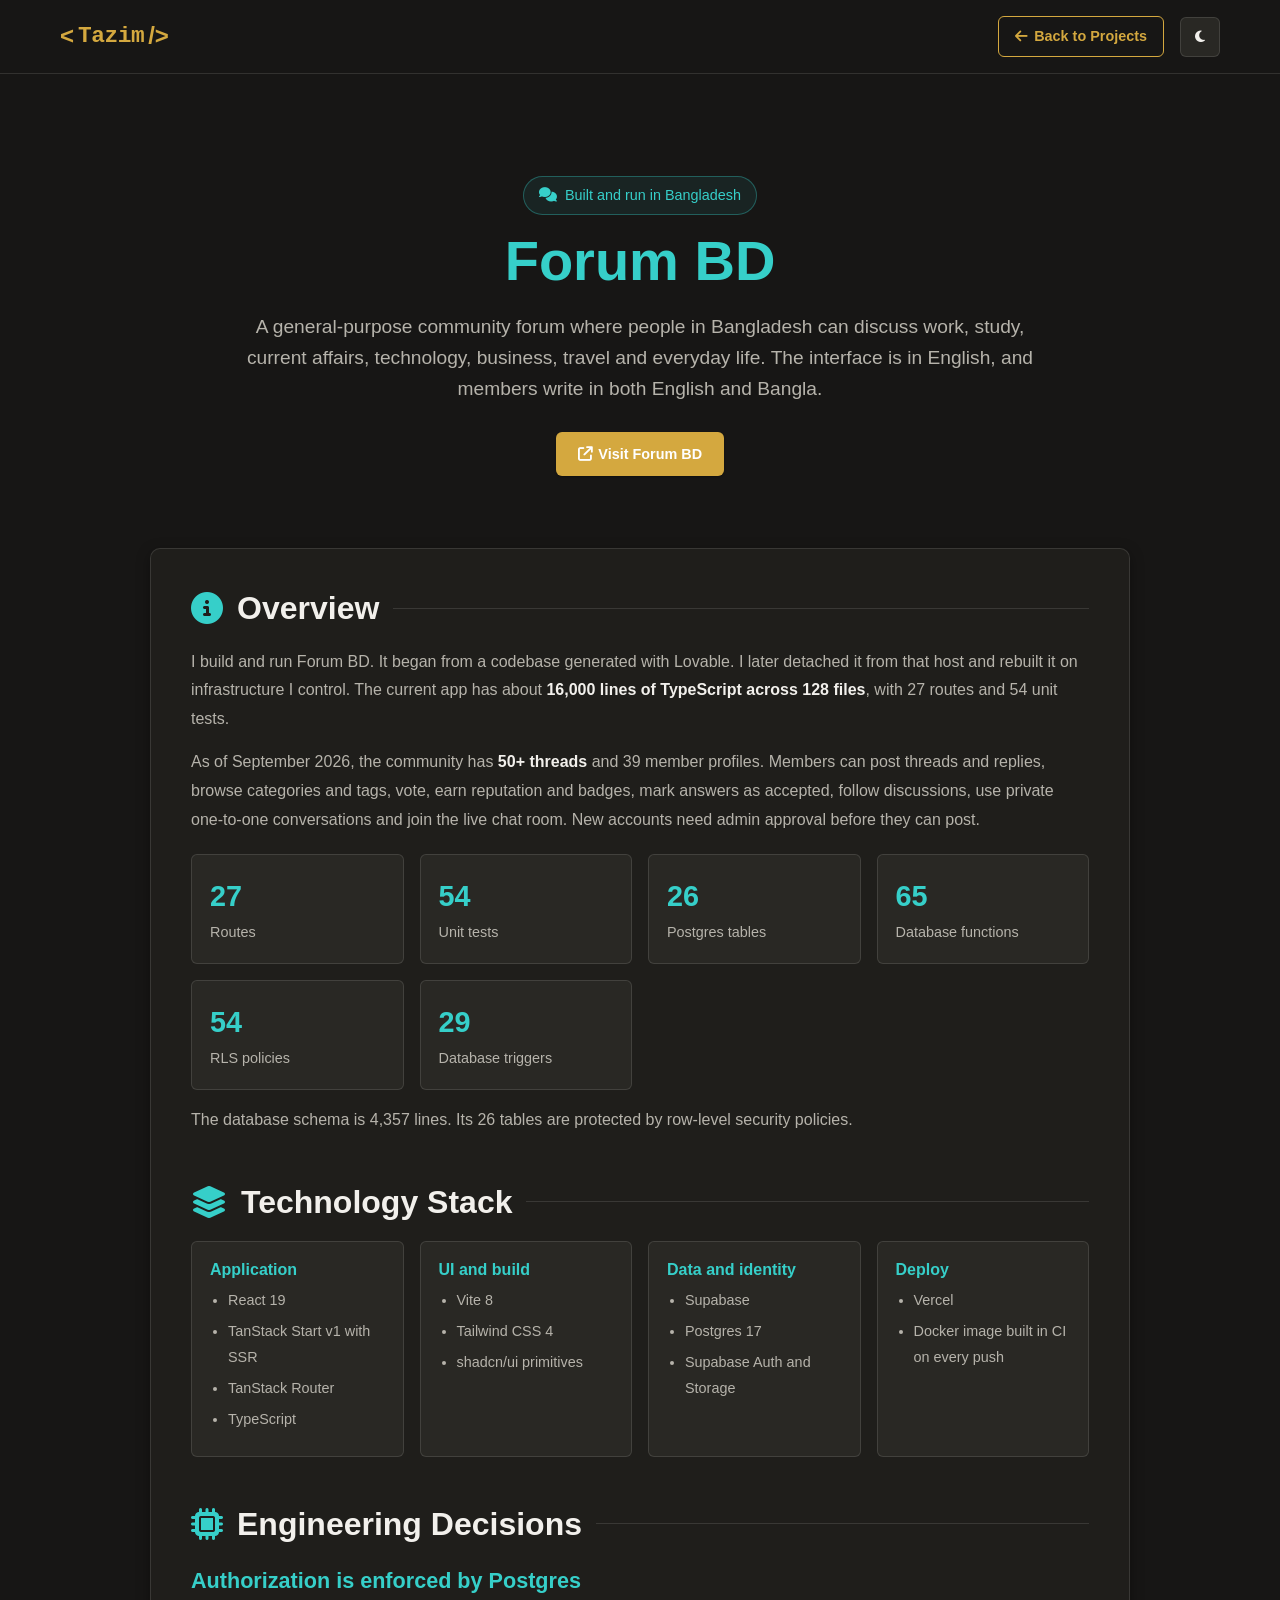
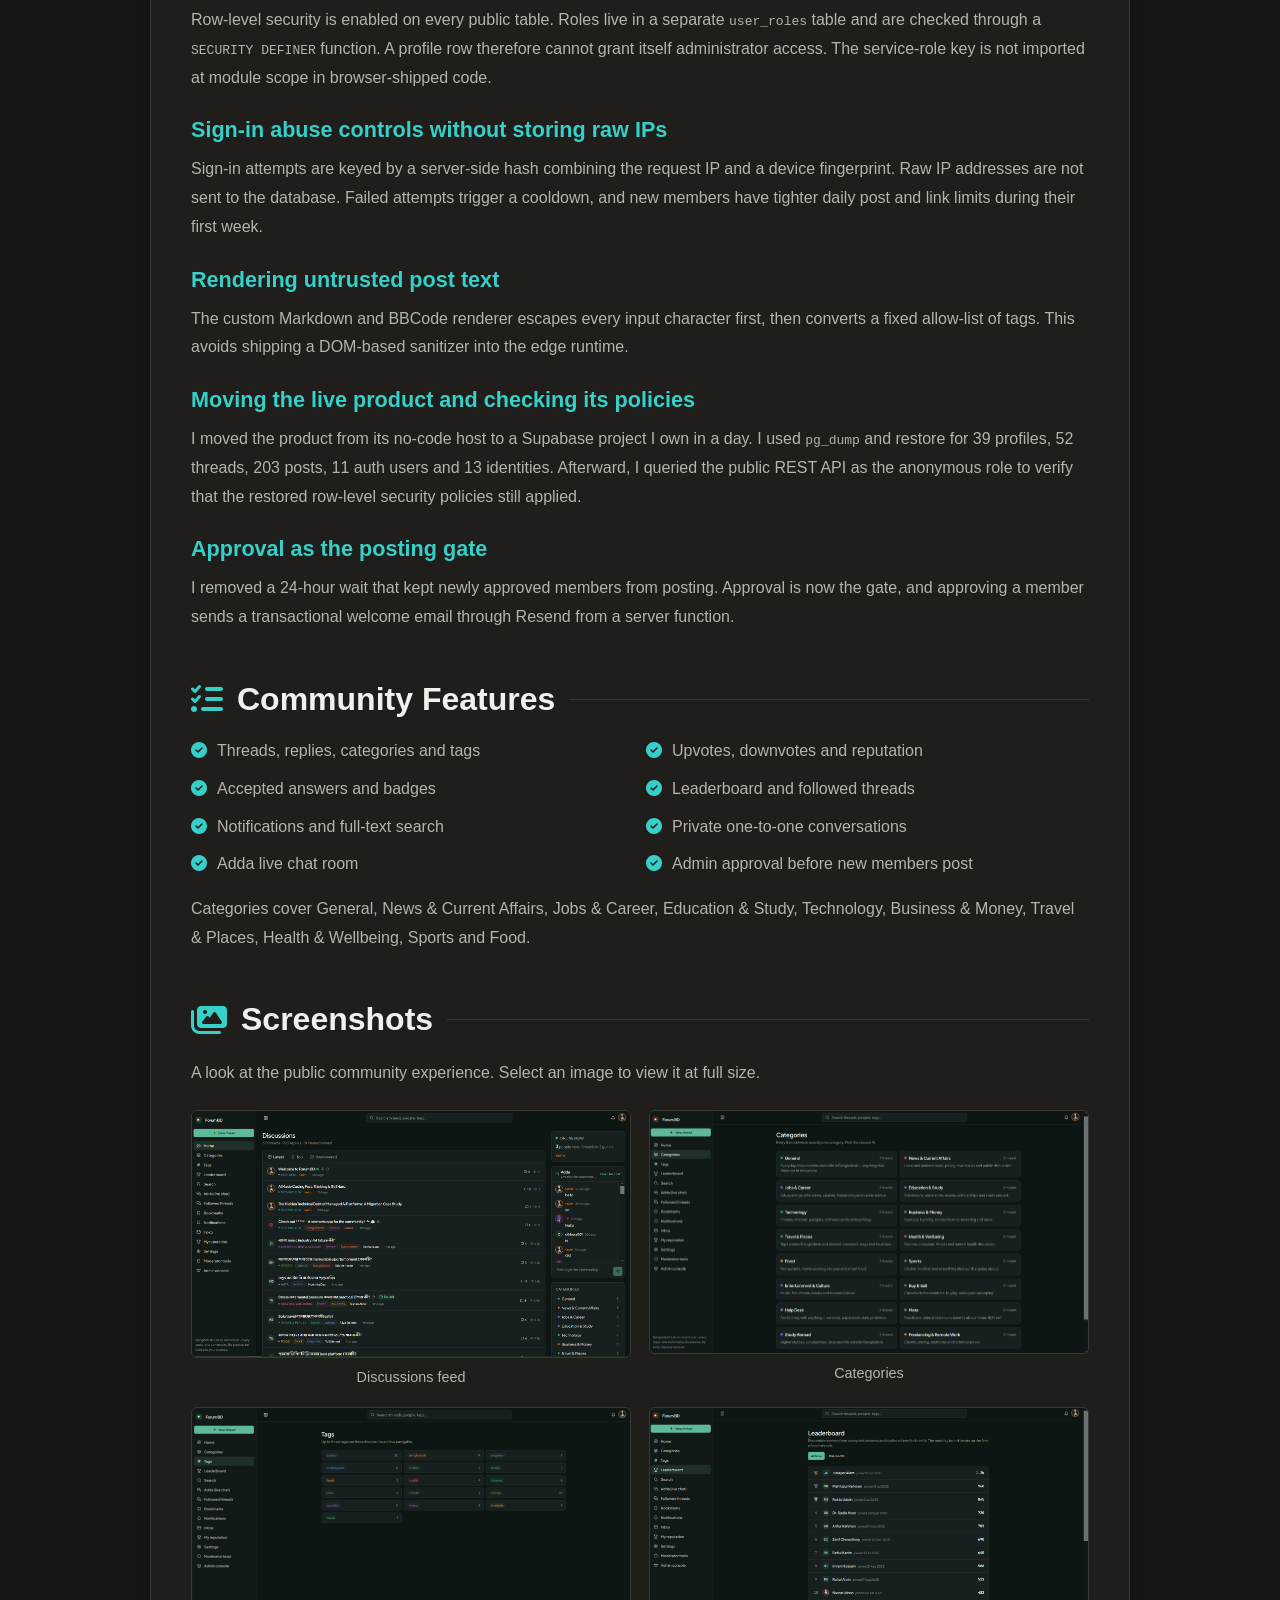
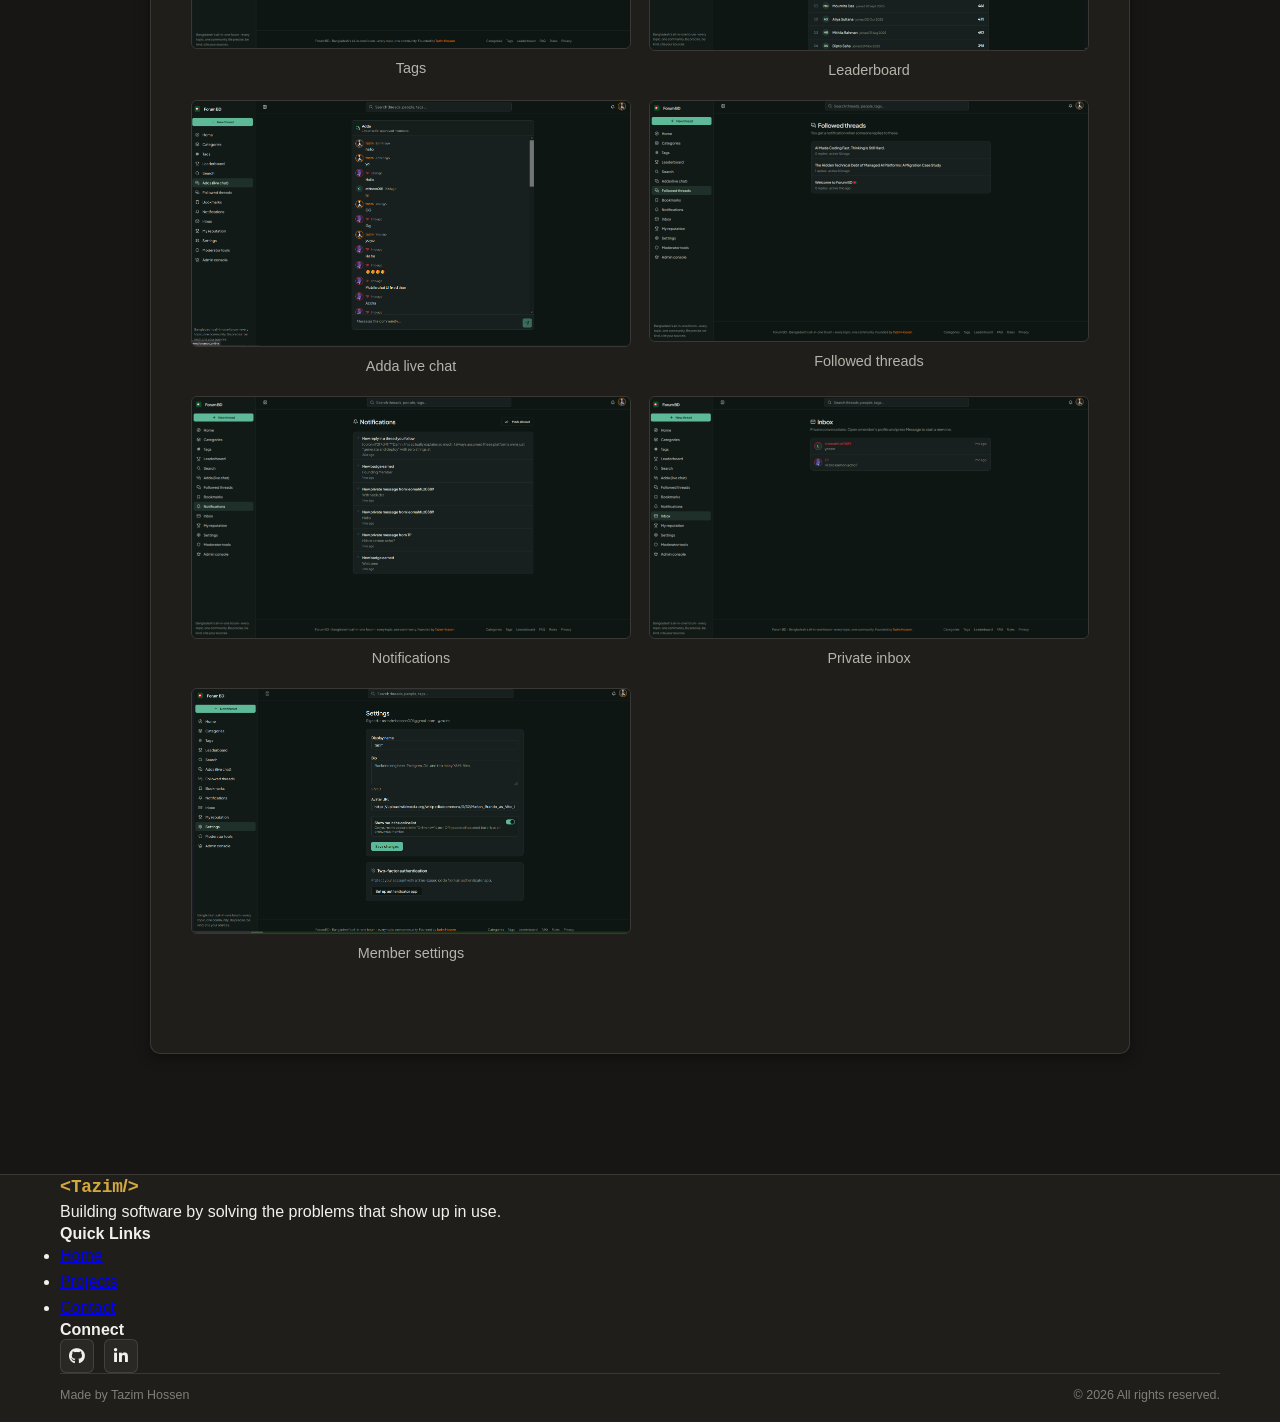
==== forumbd.html @ c5d46fdd "Add Forum BD and texAi project pages" ====
<!DOCTYPE html>
<html lang="en" data-theme="dark">
<head>
  <meta charset="UTF-8">
  <meta name="viewport" content="width=device-width, initial-scale=1.0">
  <title>Forum BD | A Community Forum for Bangladesh</title>
  <meta name="description" content="How I rebuilt Forum BD on my own infrastructure, with database-enforced authorization, abuse controls and a community for Bangladesh.">
  <meta property="og:type" content="website">
  <meta property="og:url" content="https://tazim.dev/forumbd.html">
  <meta property="og:title" content="Forum BD | Tazim Hossen">
  <meta property="og:description" content="A general-purpose community forum for Bangladesh, built and run by Tazim Hossen.">
  <meta property="og:image" content="https://tazim.dev/assets/images/forumbd-discussions.png">
  <link rel="icon" type="image/png" href="/favicon.png">
  <link rel="preconnect" href="https://fonts.googleapis.com">
  <link rel="preconnect" href="https://fonts.gstatic.com" crossorigin>
  <link href="https://fonts.googleapis.com/css2?family=Inter:wght@300;400;500;600;700&family=Poppins:wght@500;600;700;800&family=Fira+Code:wght@400;500&display=swap" rel="stylesheet">
  <link rel="stylesheet" href="https://cdnjs.cloudflare.com/ajax/libs/font-awesome/6.4.0/css/all.min.css">
  <link rel="stylesheet" href="css/style.css">
  <style>
    :root { --project-accent: #36cfc9; }
    .doc-hero { padding: 120px 0 52px; text-align: center; }
    .doc-hero h1 { font-size: 3.5rem; margin: 12px 0 18px; color: var(--project-accent); }
    .doc-hero p { max-width: 820px; margin: 0 auto 28px; color: var(--text-secondary); font-size: 1.2rem; }
    .hero-buttons { justify-content: center; }
    .project-badge { display:inline-flex; gap:8px; align-items:center; padding:7px 15px; border:1px solid rgba(54,207,201,.35); border-radius:99px; color:var(--project-accent); background:rgba(54,207,201,.08); font-size:.9rem; }
    .doc-content { max-width: 980px; margin: 0 auto 64px; padding: 40px; background: var(--bg-card); border:1px solid var(--border-color); border-radius:var(--radius-lg); box-shadow:var(--shadow-md); }
    .doc-section { margin-bottom:48px; }
    .doc-section h2 { display:flex; align-items:center; gap:14px; margin-bottom:20px; font-size:2rem; color:var(--text-primary); }
    .doc-section h2 i,.doc-section h3 { color:var(--project-accent); }
    .doc-section h2::after { content:""; height:1px; flex:1; background:var(--border-color); }
    .doc-section h3 { margin:25px 0 12px; font-size:1.35rem; }
    .doc-section p,.doc-section li { color:var(--text-secondary); line-height:1.8; }
    .doc-section p { margin-bottom:14px; }
    .doc-section ul { padding-left:22px; }
    .doc-section li { margin-bottom:8px; }
    .doc-section strong { color:var(--text-primary); }
    .tech-grid,.metric-grid { display:grid; grid-template-columns:repeat(auto-fit,minmax(180px,1fr)); gap:16px; margin-top:20px; }
    .tech-card,.metric-card { padding:18px; border-radius:var(--radius-md); border:1px solid var(--border-color); background:var(--bg-tertiary); }
    .tech-card h4 { color:var(--project-accent); margin:0 0 9px; }
    .tech-card ul { margin:0; padding-left:18px; }
    .tech-card li { font-size:.9rem; margin-bottom:5px; }
    .metric-card strong { display:block; color:var(--project-accent); font-size:1.8rem; }
    .metric-card span { color:var(--text-secondary); font-size:.9rem; }
    .gallery { display:grid; grid-template-columns:repeat(2,minmax(0,1fr)); gap:18px; margin-top:22px; }
    .gallery figure { margin:0; }
    .gallery a { display:block; overflow:hidden; border-radius:var(--radius-md); border:1px solid var(--border-color); }
    .gallery img { display:block; width:100%; height:auto; }
    .gallery figcaption { padding-top:8px; text-align:center; color:var(--text-secondary); font-size:.9rem; }
    .feature-list-grid { display:grid; grid-template-columns:repeat(2,minmax(0,1fr)); gap:12px; }
    .feature-item { color:var(--text-secondary); display:flex; align-items:flex-start; gap:10px; }
    .feature-item i { color:var(--project-accent); margin-top:4px; }
    @media(max-width:768px) { .doc-hero h1{font-size:2.5rem}.doc-content{padding:22px}.gallery,.feature-list-grid{grid-template-columns:1fr} }
  </style>
</head>
<body>
  <div class="custom-cursor"></div>
  <nav class="navbar"><div class="container nav-container">
    <a href="index.html" class="logo"><span class="logo-bracket">&lt;</span><span class="logo-text">Tazim</span><span class="logo-bracket">/&gt;</span></a>
    <div class="nav-actions"><a href="index.html#projects" class="btn btn-secondary" style="padding:.5rem 1rem"><i class="fas fa-arrow-left"></i> Back to Projects</a><button class="theme-toggle" aria-label="Toggle theme"><i class="fas fa-moon"></i></button></div>
  </div></nav>
  <main><section class="section"><div class="container">
    <header class="doc-hero">
      <span class="project-badge"><i class="fas fa-comments"></i> Built and run in Bangladesh</span>
      <h1>Forum BD</h1>
      <p>A general-purpose community forum where people in Bangladesh can discuss work, study, current affairs, technology, business, travel and everyday life. The interface is in English, and members write in both English and Bangla.</p>
      <div class="hero-buttons"><a href="https://forumbd.online" target="_blank" rel="noopener noreferrer" class="btn btn-primary"><i class="fas fa-arrow-up-right-from-square"></i> Visit Forum BD</a></div>
    </header>
    <div class="doc-content">
      <section class="doc-section">
        <h2><i class="fas fa-circle-info"></i> Overview</h2>
        <p>I build and run Forum BD. It began from a codebase generated with Lovable. I later detached it from that host and rebuilt it on infrastructure I control. The current app has about <strong>16,000 lines of TypeScript across 128 files</strong>, with 27 routes and 54 unit tests.</p>
        <p>As of September 2026, the community has <strong>50+ threads</strong> and 39 member profiles. Members can post threads and replies, browse categories and tags, vote, earn reputation and badges, mark answers as accepted, follow discussions, use private one-to-one conversations and join the live chat room. New accounts need admin approval before they can post.</p>
        <div class="metric-grid">
          <div class="metric-card"><strong>27</strong><span>Routes</span></div>
          <div class="metric-card"><strong>54</strong><span>Unit tests</span></div>
          <div class="metric-card"><strong>26</strong><span>Postgres tables</span></div>
          <div class="metric-card"><strong>65</strong><span>Database functions</span></div>
          <div class="metric-card"><strong>54</strong><span>RLS policies</span></div>
          <div class="metric-card"><strong>29</strong><span>Database triggers</span></div>
        </div>
        <p style="margin-top:16px">The database schema is 4,357 lines. Its 26 tables are protected by row-level security policies.</p>
      </section>
      <section class="doc-section">
        <h2><i class="fas fa-layer-group"></i> Technology Stack</h2>
        <div class="tech-grid">
          <div class="tech-card"><h4>Application</h4><ul><li>React 19</li><li>TanStack Start v1 with SSR</li><li>TanStack Router</li><li>TypeScript</li></ul></div>
          <div class="tech-card"><h4>UI and build</h4><ul><li>Vite 8</li><li>Tailwind CSS 4</li><li>shadcn/ui primitives</li></ul></div>
          <div class="tech-card"><h4>Data and identity</h4><ul><li>Supabase</li><li>Postgres 17</li><li>Supabase Auth and Storage</li></ul></div>
          <div class="tech-card"><h4>Deploy</h4><ul><li>Vercel</li><li>Docker image built in CI on every push</li></ul></div>
        </div>
      </section>
      <section class="doc-section">
        <h2><i class="fas fa-microchip"></i> Engineering Decisions</h2>
        <h3>Authorization is enforced by Postgres</h3>
        <p>Row-level security is enabled on every public table. Roles live in a separate <code>user_roles</code> table and are checked through a <code>SECURITY DEFINER</code> function. A profile row therefore cannot grant itself administrator access. The service-role key is not imported at module scope in browser-shipped code.</p>
        <h3>Sign-in abuse controls without storing raw IPs</h3>
        <p>Sign-in attempts are keyed by a server-side hash combining the request IP and a device fingerprint. Raw IP addresses are not sent to the database. Failed attempts trigger a cooldown, and new members have tighter daily post and link limits during their first week.</p>
        <h3>Rendering untrusted post text</h3>
        <p>The custom Markdown and BBCode renderer escapes every input character first, then converts a fixed allow-list of tags. This avoids shipping a DOM-based sanitizer into the edge runtime.</p>
        <h3>Moving the live product and checking its policies</h3>
        <p>I moved the product from its no-code host to a Supabase project I own in a day. I used <code>pg_dump</code> and restore for 39 profiles, 52 threads, 203 posts, 11 auth users and 13 identities. Afterward, I queried the public REST API as the anonymous role to verify that the restored row-level security policies still applied.</p>
        <h3>Approval as the posting gate</h3>
        <p>I removed a 24-hour wait that kept newly approved members from posting. Approval is now the gate, and approving a member sends a transactional welcome email through Resend from a server function.</p>
      </section>
      <section class="doc-section">
        <h2><i class="fas fa-list-check"></i> Community Features</h2>
        <div class="feature-list-grid">
          <div class="feature-item"><i class="fas fa-check-circle"></i> Threads, replies, categories and tags</div>
          <div class="feature-item"><i class="fas fa-check-circle"></i> Upvotes, downvotes and reputation</div>
          <div class="feature-item"><i class="fas fa-check-circle"></i> Accepted answers and badges</div>
          <div class="feature-item"><i class="fas fa-check-circle"></i> Leaderboard and followed threads</div>
          <div class="feature-item"><i class="fas fa-check-circle"></i> Notifications and full-text search</div>
          <div class="feature-item"><i class="fas fa-check-circle"></i> Private one-to-one conversations</div>
          <div class="feature-item"><i class="fas fa-check-circle"></i> Adda live chat room</div>
          <div class="feature-item"><i class="fas fa-check-circle"></i> Admin approval before new members post</div>
        </div>
        <p style="margin-top:18px">Categories cover General, News &amp; Current Affairs, Jobs &amp; Career, Education &amp; Study, Technology, Business &amp; Money, Travel &amp; Places, Health &amp; Wellbeing, Sports and Food.</p>
      </section>
      <section class="doc-section">
        <h2><i class="fas fa-images"></i> Screenshots</h2>
        <p>A look at the public community experience. Select an image to view it at full size.</p>
        <div class="gallery">
          <figure><a href="assets/images/forumbd-discussions.png" target="_blank" rel="noopener noreferrer"><img src="assets/images/forumbd-discussions.png" alt="Forum BD discussions feed" loading="lazy"></a><figcaption>Discussions feed</figcaption></figure>
          <figure><a href="assets/images/forumbd-categories.png" target="_blank" rel="noopener noreferrer"><img src="assets/images/forumbd-categories.png" alt="Forum BD categories" loading="lazy"></a><figcaption>Categories</figcaption></figure>
          <figure><a href="assets/images/forumbd-tags.png" target="_blank" rel="noopener noreferrer"><img src="assets/images/forumbd-tags.png" alt="Forum BD tags" loading="lazy"></a><figcaption>Tags</figcaption></figure>
          <figure><a href="assets/images/forumbd-leaderboard.png" target="_blank" rel="noopener noreferrer"><img src="assets/images/forumbd-leaderboard.png" alt="Forum BD leaderboard" loading="lazy"></a><figcaption>Leaderboard</figcaption></figure>
          <figure><a href="assets/images/forumbd-adda.png" target="_blank" rel="noopener noreferrer"><img src="assets/images/forumbd-adda.png" alt="Forum BD Adda live chat" loading="lazy"></a><figcaption>Adda live chat</figcaption></figure>
          <figure><a href="assets/images/forumbd-following.png" target="_blank" rel="noopener noreferrer"><img src="assets/images/forumbd-following.png" alt="Forum BD followed threads" loading="lazy"></a><figcaption>Followed threads</figcaption></figure>
          <figure><a href="assets/images/forumbd-notifications.png" target="_blank" rel="noopener noreferrer"><img src="assets/images/forumbd-notifications.png" alt="Forum BD notifications" loading="lazy"></a><figcaption>Notifications</figcaption></figure>
          <figure><a href="assets/images/forumbd-inbox.png" target="_blank" rel="noopener noreferrer"><img src="assets/images/forumbd-inbox.png" alt="Forum BD private inbox" loading="lazy"></a><figcaption>Private inbox</figcaption></figure>
          <figure><a href="assets/images/forumbd-settings.png" target="_blank" rel="noopener noreferrer"><img src="assets/images/forumbd-settings.png" alt="Forum BD member settings" loading="lazy"></a><figcaption>Member settings</figcaption></figure>
        </div>
      </section>
    </div>
  </div></section></main>
  <footer class="footer"><div class="container"><div class="footer-content">
    <div class="footer-section"><h3 class="footer-title"><span class="logo-bracket">&lt;</span><span class="logo-text">Tazim</span><span class="logo-bracket">/&gt;</span></h3><p class="footer-description">Building software by solving the problems that show up in use.</p></div>
    <div class="footer-section"><h4>Quick Links</h4><ul class="footer-links"><li><a href="index.html#home">Home</a></li><li><a href="index.html#projects">Projects</a></li><li><a href="index.html#contact">Contact</a></li></ul></div>
    <div class="footer-section"><h4>Connect</h4><div class="footer-social"><a href="https://github.com/cthboss001" target="_blank" rel="noopener noreferrer" class="social-icon"><i class="fab fa-github"></i></a><a href="https://www.linkedin.com/in/tazimhossen/" target="_blank" rel="noopener noreferrer" class="social-icon"><i class="fab fa-linkedin-in"></i></a></div></div>
  </div><div class="footer-bottom"><p>Made by <span>Tazim Hossen</span></p><p>&copy; <span id="current-year"></span> All rights reserved.</p></div></div></footer>
  <script>
    document.getElementById('current-year').textContent = new Date().getFullYear();
    const themeToggle = document.querySelector('.theme-toggle');
    const root = document.documentElement;
    const icon = themeToggle.querySelector('i');
    const savedTheme = localStorage.getItem('theme');
    if (savedTheme) { root.setAttribute('data-theme', savedTheme); updateThemeIcon(savedTheme); }
    themeToggle.addEventListener('click', () => { const next = root.getAttribute('data-theme') === 'light' ? 'dark' : 'light'; root.setAttribute('data-theme', next); localStorage.setItem('theme', next); updateThemeIcon(next); });
    function updateThemeIcon(theme) { icon.className = theme === 'light' ? 'fas fa-sun' : 'fas fa-moon'; }
  </script>
</body>
</html>
---- css/style.css ----
/* ========================================
   Portfolio - CSS
   Theme: classic white and gray, one accent (terracotta)
   Light is the default; dark is an optional toggle.
   ======================================== */

/* ========================================
   CSS Custom Properties
   ======================================== */
:root {
  /* Accent - used sparingly: links, buttons, active states, key numbers */
  --accent: #8a6d1f;
  --accent-hover: #6f5718;
  --accent-soft: rgba(138, 109, 31, 0.12);

  /* Backgrounds - light theme (default) */
  --bg-primary: #ffffff;
  --bg-secondary: #f6f5f3;
  --bg-tertiary: #ececE8;
  --bg-card: #ffffff;

  /* Text */
  --text-primary: #1c1b1a;
  --text-secondary: #55534e;
  --text-muted: #8c8a84;

  /* UI */
  --border-color: rgba(28, 27, 26, 0.12);
  --shadow-sm: 0 1px 2px rgba(28, 27, 26, 0.06);
  --shadow-md: 0 4px 12px rgba(28, 27, 26, 0.08);
  --shadow-lg: 0 16px 36px rgba(28, 27, 26, 0.12);

  /* Spacing */
  --spacing-xs: 0.25rem;
  --spacing-sm: 0.75rem;
  --spacing-md: 1.25rem;
  --spacing-lg: 2rem;
  --spacing-xl: 3.5rem;

  /* Border Radius */
  --radius-sm: 3px;
  --radius-md: 6px;
  --radius-lg: 10px;
  --radius-xl: 14px;
  --radius-full: 50%;

  /* Transitions */
  --transition-fast: 0.2s ease;
  --transition-base: 0.3s ease;
  --transition-slow: 0.5s ease;

  /* Fonts */
  --font-primary: 'Archivo', sans-serif;
  --font-headings: 'Archivo', sans-serif;
}

/* Dark theme, opt-in via the toggle */
[data-theme="dark"] {
  --accent: #d4a83f;
  --accent-hover: #e0b856;
  --accent-soft: rgba(212, 168, 63, 0.18);

  --bg-primary: #171615;
  --bg-secondary: #1f1e1b;
  --bg-tertiary: #292824;
  --bg-card: #1f1e1b;

  --text-primary: #f2f0ec;
  --text-secondary: #b6b3ab;
  --text-muted: #817e75;

  --border-color: rgba(242, 240, 236, 0.12);
  --shadow-sm: 0 1px 2px rgba(0, 0, 0, 0.3);
  --shadow-md: 0 4px 14px rgba(0, 0, 0, 0.35);
  --shadow-lg: 0 18px 40px rgba(0, 0, 0, 0.45);
}

/* ========================================
   Base Styles
   ======================================== */
* {
  margin: 0;
  padding: 0;
  box-sizing: border-box;
}

html {
  scroll-behavior: smooth;
  scroll-padding-top: 80px;
}

body {
  font-family: var(--font-primary);
  background-color: var(--bg-primary);
  color: var(--text-primary);
  line-height: 1.6;
  overflow-x: hidden;
  transition: background-color var(--transition-base), color var(--transition-base);
}

.container {
  max-width: 1200px;
  margin: 0 auto;
  padding: 0 var(--spacing-md);
}

.section {
  padding: var(--spacing-xl) 0;
  position: relative;
}

/* ========================================
   Typography
   ======================================== */
h1, h2, h3, h4, h5, h6 {
  font-family: var(--font-headings);
  font-weight: 600;
  line-height: 1.2;
}

.section-title {
  font-size: 1.9rem;
  margin-bottom: 1.5rem;
  display: flex;
  align-items: center;
  gap: 0.75rem;
  color: var(--text-primary);
}

.title-number {
  font-size: 1.4rem;
  color: var(--accent);
  font-weight: 600;
  font-family: var(--font-headings);
}

.title-line {
  flex: 1;
  height: 1px;
  background: var(--border-color);
}

/* ========================================
   Buttons
   ======================================== */
.btn {
  display: inline-flex;
  align-items: center;
  gap: 0.4rem;
  padding: 0.65rem 1.35rem;
  border-radius: var(--radius-md);
  font-weight: 600;
  text-decoration: none;
  transition: all var(--transition-base);
  cursor: pointer;
  border: none;
  font-size: 0.9rem;
  font-family: var(--font-primary);
}

.btn-primary {
  background: var(--accent);
  color: white;
  box-shadow: var(--shadow-sm);
}

.btn-primary:hover {
  background: var(--accent-hover);
  transform: translateY(-2px);
  box-shadow: var(--shadow-md);
}

.btn-secondary {
  background: transparent;
  color: var(--accent);
  border: 1.5px solid var(--accent);
}

.btn-secondary:hover {
  background: var(--accent);
  color: white;
}

/* ========================================
   Navigation Bar
   ======================================== */
.navbar {
  position: fixed;
  top: 0;
  left: 0;
  right: 0;
  z-index: 1000;
  background: var(--bg-primary);
  border-bottom: 1px solid var(--border-color);
  transition: all var(--transition-base);
}

.navbar.scrolled {
  box-shadow: var(--shadow-sm);
}

.nav-container {
  display: flex;
  justify-content: space-between;
  align-items: center;
  padding: 1rem var(--spacing-md);
}

.logo {
  font-size: 1.5rem;
  font-weight: 600;
  text-decoration: none;
  color: var(--text-primary);
  font-family: var(--font-headings);
  display: flex;
  align-items: center;
  gap: 0.25rem;
}

.logo-bracket {
  color: var(--accent);
  font-weight: 700;
}

.logo-text {
  font-family: 'Courier New', monospace;
  font-size: 0.95em;
  color: var(--accent);
  letter-spacing: -0.02em;
}

.nav-menu {
  display: flex;
  list-style: none;
  gap: 2rem;
}

.nav-link {
  color: var(--text-secondary);
  text-decoration: none;
  font-weight: 500;
  transition: color var(--transition-fast);
  position: relative;
  padding: 0.5rem 0;
}

.nav-link::after {
  content: '';
  position: absolute;
  bottom: 0;
  left: 0;
  width: 0;
  height: 2px;
  background: var(--accent);
  transition: width var(--transition-base);
}

.nav-link:hover,
.nav-link.active {
  color: var(--accent);
}

.nav-link:hover::after,
.nav-link.active::after {
  width: 100%;
}

.nav-actions {
  display: flex;
  align-items: center;
  gap: 1rem;
}

.theme-toggle {
  background: var(--bg-tertiary);
  border: 1px solid var(--border-color);
  color: var(--text-primary);
  width: 40px;
  height: 40px;
  border-radius: var(--radius-md);
  cursor: pointer;
  display: flex;
  align-items: center;
  justify-content: center;
  transition: all var(--transition-base);
}

.theme-toggle:hover {
  background: var(--accent);
  border-color: var(--accent);
  color: white;
}

.hamburger {
  display: none;
  flex-direction: column;
  gap: 5px;
  background: transparent;
  border: none;
  cursor: pointer;
  padding: 5px;
}

.hamburger span {
  width: 25px;
  height: 3px;
  background: var(--text-primary);
  border-radius: 2px;
  transition: all var(--transition-base);
}

.hamburger.active span:nth-child(1) {
  transform: rotate(45deg) translateY(8px);
}

.hamburger.active span:nth-child(2) {
  opacity: 0;
}

.hamburger.active span:nth-child(3) {
  transform: rotate(-45deg) translateY(-8px);
}

/* ========================================
   Hero Section
   ======================================== */
.hero {
  min-height: unset;
  display: flex;
  align-items: center;
  justify-content: center;
  position: relative;
  padding: 90px 0 3rem;
  overflow: hidden;
}

.hero-background {
  position: absolute;
  top: 0;
  left: 0;
  right: 0;
  bottom: 0;
  background: linear-gradient(180deg, var(--bg-secondary) 0%, var(--bg-primary) 65%);
  z-index: -1;
}

.hero-container {
  width: 100%;
  position: relative;
  z-index: 1;
}

.hero-content {
  display: grid;
  grid-template-columns: 1fr auto;
  gap: 2.5rem;
  align-items: center;
}

.hero-text {
  animation: fadeInLeft 1s ease-out;
}

.hero-greeting {
  font-size: 1.25rem;
  color: var(--text-secondary);
  margin-bottom: 0.5rem;
}

.hero-name {
  font-size: 3.1rem;
  margin-bottom: 0.6rem;
  color: var(--text-primary);
  position: relative;
  display: inline-block;
}

.hero-name::after {
  content: '';
  position: absolute;
  left: 0;
  bottom: -4px;
  width: 100%;
  height: 3px;
  background: var(--accent);
  border-radius: 2px;
}

.hero-title {
  font-size: 1.4rem;
  color: var(--text-secondary);
  margin-bottom: 0.9rem;
  min-height: 2rem;
  display: flex;
  align-items: center;
  font-family: var(--font-headings);
}

.typing-text {
  color: var(--accent);
}

.cursor {
  color: var(--text-primary);
  animation: blink 1s infinite;
}

@keyframes blink {
  0%, 50% { opacity: 1; }
  51%, 100% { opacity: 0; }
}

.hero-description {
  font-size: 1rem;
  color: var(--text-secondary);
  margin-bottom: 1.25rem;
  max-width: 600px;
}

.hero-buttons {
  display: flex;
  gap: 0.75rem;
  margin-bottom: 1.25rem;
  flex-wrap: wrap;
}

.hero-social {
  display: flex;
  gap: 1rem;
}

.social-icon {
  width: 45px;
  height: 45px;
  display: flex;
  align-items: center;
  justify-content: center;
  background: var(--bg-tertiary);
  border: 1px solid var(--border-color);
  border-radius: var(--radius-md);
  color: var(--text-primary);
  text-decoration: none;
  font-size: 1.25rem;
  transition: all var(--transition-base);
}

.social-icon:hover {
  background: var(--accent);
  border-color: var(--accent);
  color: white;
  transform: translateY(-3px);
  box-shadow: var(--shadow-md);
}

.hero-image {
  display: flex;
  justify-content: center;
}

.image-wrapper {
  position: relative;
  width: 100%;
  max-width: 480px;
  aspect-ratio: 1 / 1;
  display: flex;
  align-items: flex-end;
  justify-content: center;
}

.image-wrapper img {
  width: 100%;
  height: 100%;
  object-fit: contain;
  object-position: bottom center;
  position: relative;
  z-index: 3;
  /* Fade the bottom so the cutout blends into the page instead of a hard edge */
  -webkit-mask-image: linear-gradient(to bottom, #000 76%, transparent 100%);
  mask-image: linear-gradient(to bottom, #000 76%, transparent 100%);
}

.scroll-indicator {
  display: none;
}

.scroll-indicator a {
  color: var(--accent);
  font-size: 2rem;
  text-decoration: none;
}

@keyframes bounce {
  0%, 100% { transform: translateX(-50%) translateY(0); }
  50% { transform: translateX(-50%) translateY(-10px); }
}

@keyframes fadeInLeft {
  from {
    opacity: 0;
    transform: translateX(-50px);
  }
  to {
    opacity: 1;
    transform: translateX(0);
  }
}

@keyframes fadeInRight {
  from {
    opacity: 0;
    transform: translateX(50px);
  }
  to {
    opacity: 1;
    transform: translateX(0);
  }
}

/* ========================================
   About Section
   ======================================== */
.about {
  position: relative;
  background: var(--bg-secondary);
}

.about::before {
  content: '';
  position: absolute;
  inset: 0;
  background-image: radial-gradient(circle, var(--border-color) 1px, transparent 1px);
  background-size: 28px 28px;
  pointer-events: none;
  z-index: 0;
}

.about .container { position: relative; z-index: 1; }

.about-content {
  display: grid;
  grid-template-columns: 220px 1fr;
  gap: 2.5rem;
  align-items: start;
}

/* Image, circular with corner bracket decorators */
.about-image {
  display: flex;
  justify-content: center;
}

.about-image-wrapper {
  position: relative;
  width: 200px;
  height: 200px;
}

.about-monogram {
  width: 100%;
  height: 100%;
  display: flex;
  align-items: center;
  justify-content: center;
  border-radius: 50%;
  background: var(--bg-tertiary);
  border: 1px solid var(--border-color);
  color: var(--accent);
  font-family: var(--font-headings);
  font-weight: 700;
  font-size: 3.2rem;
  letter-spacing: 0.02em;
  position: relative;
  z-index: 3;
  box-sizing: border-box;
}

/* Bracket corners */
.about-image-border {
  position: absolute;
  inset: -14px;
  z-index: 4;
  pointer-events: none;
}

.about-image-border::before,
.about-image-border::after {
  content: '';
  position: absolute;
  width: 18px;
  height: 18px;
  border-color: var(--text-muted);
  border-style: solid;
  transition: all var(--transition-base);
}

.about-image-border::before {
  top: 0; left: 0;
  border-width: 2px 0 0 2px;
  border-radius: 3px 0 0 0;
}

.about-image-border::after {
  bottom: 0; right: 0;
  border-width: 0 2px 2px 0;
  border-radius: 0 0 3px 0;
}

.about-image-wrapper:hover .about-image-border::before,
.about-image-wrapper:hover .about-image-border::after {
  border-color: var(--accent);
  width: 24px;
  height: 24px;
}

/* Text side */
.about-bio,
.about-objective {
  margin-bottom: 0.75rem;
  color: var(--text-secondary);
  line-height: 1.65;
  font-size: 0.95rem;
}

/* Highlight first letter of bio */
.about-bio::first-letter {
  font-size: 2.2em;
  font-weight: 600;
  font-family: var(--font-headings);
  float: left;
  line-height: 0.85;
  margin: 0.05em 0.08em 0 0;
  color: var(--accent);
}

/* Info cards */
.about-info {
  display: grid;
  grid-template-columns: repeat(3, 1fr);
  gap: 0.6rem;
  margin-top: 1rem;
}

.info-card {
  background: var(--bg-card);
  padding: 0.7rem 0.9rem;
  border-radius: var(--radius-md);
  border: 1px solid var(--border-color);
  display: flex;
  gap: 0.6rem;
  align-items: center;
  transition: all var(--transition-base);
}

.info-card:hover {
  border-color: var(--accent);
  box-shadow: var(--shadow-sm);
}

.info-card i {
  font-size: 1.1rem;
  color: var(--accent);
  flex-shrink: 0;
}

.info-card div {
  display: flex;
  flex-direction: column;
  min-width: 0;
}

.info-label {
  font-size: 0.7rem;
  color: var(--text-muted);
  margin-bottom: 0.1rem;
  text-transform: uppercase;
  letter-spacing: 0.05em;
}

.info-value {
  font-weight: 600;
  font-size: 0.82rem;
  color: var(--text-primary);
  white-space: nowrap;
  overflow: hidden;
  text-overflow: ellipsis;
  font-variant-numeric: tabular-nums;
}

@media (max-width: 1024px) {
  .about-content {
    grid-template-columns: 1fr;
  }
  .about-info {
    grid-template-columns: repeat(3, 1fr);
  }
}

@media (max-width: 600px) {
  .about-info {
    grid-template-columns: 1fr;
  }
  .about-image-wrapper {
    width: 160px;
    height: 160px;
  }
}

/* ========================================
   Education Section
   ======================================== */
.education-timeline {
  position: relative;
  padding-left: 2rem;
}

.education-timeline::before {
  content: '';
  position: absolute;
  left: 0;
  top: 0;
  bottom: 0;
  width: 2px;
  background: var(--border-color);
}

.education-item {
  position: relative;
  margin-bottom: 1.5rem;
  padding-left: 2rem;
}

.education-item::before {
  content: '';
  position: absolute;
  left: -2.45rem;
  top: 0.2rem;
  width: 14px;
  height: 14px;
  border-radius: 50%;
  background: var(--bg-primary);
  border: 3px solid var(--accent);
  z-index: 2;
}

.education-card {
  background: var(--bg-card);
  padding: 1.1rem 1.4rem;
  border-radius: var(--radius-lg);
  border: 1px solid var(--border-color);
  transition: all var(--transition-base);
}

.education-card:hover {
  transform: translateX(10px);
  box-shadow: var(--shadow-lg);
  border-color: var(--accent);
}

.education-header {
  display: flex;
  align-items: start;
  gap: 1rem;
  margin-bottom: 1rem;
}

.education-logo {
  font-size: 2.5rem;
}

.education-info h3 {
  font-size: 1.1rem;
  margin-bottom: 0.25rem;
  color: var(--text-primary);
}

.education-institution {
  color: var(--accent);
  font-weight: 600;
  margin-bottom: 0.25rem;
}

.education-meta {
  display: flex;
  gap: 1rem;
  flex-wrap: wrap;
  color: var(--text-muted);
  font-size: 0.875rem;
}

.education-meta span {
  display: flex;
  align-items: center;
  gap: 0.5rem;
}

.education-cgpa {
  color: var(--accent-hover);
  background: var(--accent-soft);
  font-weight: 700;
  font-size: 0.9rem;
  padding: 0.15rem 0.55rem;
  border-radius: var(--radius-sm);
  font-variant-numeric: tabular-nums;
}

.education-achievements {
  margin-top: 0.6rem;
  padding-top: 0.6rem;
  border-top: 1px solid var(--border-color);
}

.education-achievements ul {
  list-style: none;
  padding: 0;
}

.education-achievements li {
  padding: 0.25rem 0;
  font-size: 0.87rem;
  color: var(--text-secondary);
  position: relative;
  padding-left: 1.5rem;
}

.education-achievements li::before {
  content: '\2013';
  position: absolute;
  left: 0;
  color: var(--accent);
  font-weight: 700;
}

/* ========================================
   Skills Section
   ======================================== */
.skills-container {
  display: grid;
  grid-template-columns: repeat(auto-fit, minmax(340px, 1fr));
  gap: 1.25rem;
}

.skill-category {
  background: var(--bg-card);
  padding: 1.25rem 1.5rem;
  border-radius: var(--radius-lg);
  border: 1px solid var(--border-color);
  transition: all var(--transition-base);
}

.skill-category:hover {
  box-shadow: var(--shadow-md);
  border-color: var(--accent);
}

.category-title {
  font-size: 1rem;
  margin-bottom: 0.875rem;
  display: flex;
  align-items: center;
  gap: 0.5rem;
  color: var(--text-primary);
  text-transform: uppercase;
  letter-spacing: 0.05em;
  font-family: var(--font-primary);
  font-weight: 700;
}

.category-title i {
  color: var(--accent);
  font-size: 0.9rem;
}

.skills-grid {
  display: flex;
  flex-wrap: wrap;
  gap: 0.5rem;
}

.skill-card {
  background: var(--bg-secondary);
  padding: 0.4rem 0.75rem;
  border-radius: var(--radius-sm);
  border: 1px solid var(--border-color);
  transition: all var(--transition-base);
  position: relative;
  overflow: hidden;
}

.skill-card:hover {
  transform: translateY(-3px);
  box-shadow: var(--shadow-sm);
  border-color: var(--accent);
}

.skill-header {
  display: flex;
  justify-content: space-between;
  align-items: center;
  margin-bottom: 0;
  gap: 0.5rem;
}

.skill-name {
  display: flex;
  align-items: center;
  gap: 0.4rem;
  font-weight: 500;
  font-size: 0.85rem;
  color: var(--text-primary);
}

.skill-name i {
  color: var(--accent);
  font-size: 0.9rem;
}

.skill-level {
  font-weight: 700;
  color: var(--accent);
  font-variant-numeric: tabular-nums;
}

.skill-progress {
  width: 100%;
  height: 5px;
  background: var(--bg-tertiary);
  border-radius: 3px;
  overflow: hidden;
}

.skill-progress-bar {
  height: 100%;
  background: var(--accent);
  border-radius: 3px;
  transition: width 1s ease;
  width: 0;
}

.skill-card:hover .skill-progress-bar {
  width: var(--skill-width);
}

/* ========================================
   Projects Section
   ======================================== */
.project-filters {
  display: flex;
  justify-content: center;
  gap: 1rem;
  margin-bottom: var(--spacing-lg);
  flex-wrap: wrap;
}

.filter-btn {
  padding: 0.65rem 1.4rem;
  background: transparent;
  border: 1px solid var(--border-color);
  border-radius: var(--radius-md);
  color: var(--text-secondary);
  cursor: pointer;
  font-weight: 600;
  transition: all var(--transition-base);
}

.filter-btn:hover,
.filter-btn.active {
  background: var(--accent);
  color: white;
  border-color: var(--accent);
}

.projects-grid {
  display: grid;
  grid-template-columns: repeat(auto-fit, minmax(300px, 1fr));
  gap: 1.25rem;
}

.project-card {
  background: var(--bg-card);
  border-radius: var(--radius-lg);
  border: 1px solid var(--border-color);
  overflow: hidden;
  transition: all var(--transition-base);
  opacity: 1;
  transform: scale(1);
  display: flex;
  flex-direction: column;
  height: 100%;
}

.project-card.hidden {
  display: none;
}

.project-card:hover {
  transform: translateY(-6px);
  box-shadow: var(--shadow-lg);
  border-color: var(--accent);
}

.project-image {
  width: 100%;
  height: 160px;
  flex-shrink: 0;
  overflow: hidden;
  position: relative;
}

.project-image img {
  width: 100%;
  height: 100%;
  object-fit: cover;
  transition: transform var(--transition-slow);
}

.project-card:hover .project-image img {
  transform: scale(1.06);
}

.project-overlay {
  position: absolute;
  top: 0;
  left: 0;
  right: 0;
  bottom: 0;
  background: rgba(28, 27, 26, 0.72);
  opacity: 0;
  display: flex;
  align-items: center;
  justify-content: center;
  gap: 1rem;
  transition: opacity var(--transition-base);
}

.project-card:hover .project-overlay {
  opacity: 1;
}

.project-link {
  width: 45px;
  height: 45px;
  background: white;
  color: var(--accent);
  border-radius: var(--radius-md);
  display: flex;
  align-items: center;
  justify-content: center;
  text-decoration: none;
  font-size: 1.25rem;
  transition: all var(--transition-fast);
}

.project-link:hover {
  transform: scale(1.1);
}

.project-content {
  padding: 1rem;
  display: flex;
  flex-direction: column;
  flex-grow: 1;
}

.project-title {
  font-size: 1.1rem;
  margin-bottom: 0.4rem;
  color: var(--text-primary);
  display: flex;
  justify-content: space-between;
  align-items: center;
  flex-wrap: wrap;
  gap: 8px;
}

.flagship-badge {
  font-size: 0.72rem;
  background: var(--text-primary);
  color: var(--bg-primary);
  padding: 4px 10px;
  border-radius: 50px;
  font-weight: 700;
  display: inline-flex;
  align-items: center;
  gap: 4px;
  text-transform: uppercase;
  letter-spacing: 0.5px;
}

.flagship-card {
  border: 1.5px solid var(--accent);
}

.flagship-card:hover {
  box-shadow: var(--shadow-lg);
}

.project-description {
  color: var(--text-secondary);
  margin-bottom: 0.75rem;
  font-size: 0.85rem;
  line-height: 1.55;
  display: -webkit-box;
  -webkit-line-clamp: 3;
  -webkit-box-orient: vertical;
  overflow: hidden;
}

.project-technologies {
  display: flex;
  flex-wrap: wrap;
  gap: 0.5rem;
  margin-top: auto;
}

.tech-badge {
  padding: 0.25rem 0.75rem;
  background: var(--bg-secondary);
  border: 1px solid var(--border-color);
  border-radius: var(--radius-sm);
  color: var(--text-secondary);
  font-size: 0.875rem;
  font-weight: 500;
}

/* ========================================
   Experience Section
   ======================================== */
.experience-timeline {
  position: relative;
  padding-left: 2rem;
}

.experience-timeline::before {
  content: '';
  position: absolute;
  left: 0;
  top: 0;
  bottom: 0;
  width: 2px;
  background: var(--border-color);
}

.experience-item {
  position: relative;
  margin-bottom: 1.75rem;
  padding-left: 2rem;
}

.experience-item::before {
  content: '';
  position: absolute;
  left: -2.45rem;
  top: 0.2rem;
  width: 14px;
  height: 14px;
  border-radius: 50%;
  background: var(--bg-primary);
  border: 3px solid var(--accent);
  z-index: 2;
}

.experience-card {
  background: var(--bg-card);
  padding: 1.25rem 1.5rem;
  border-radius: var(--radius-md);
  border: 1px solid var(--border-color);
  transition: all var(--transition-base);
}

.experience-card:hover {
  transform: translateX(10px);
  box-shadow: var(--shadow-lg);
  border-color: var(--accent);
}

.experience-header {
  margin-bottom: 1rem;
}

.experience-role {
  font-size: 1.05rem;
  margin-bottom: 0.3rem;
  color: var(--text-primary);
}

.experience-company {
  color: var(--accent);
  font-weight: 600;
  font-size: 0.875rem;
  margin-bottom: 0.3rem;
}

.experience-meta {
  display: flex;
  gap: 1rem;
  flex-wrap: wrap;
  color: var(--text-muted);
  font-size: 0.78rem;
}

.experience-meta span {
  display: flex;
  align-items: center;
  gap: 0.5rem;
}

.experience-type {
  padding: 0.25rem 0.75rem;
  background: var(--bg-secondary);
  border-radius: var(--radius-sm);
  color: var(--text-secondary);
  font-weight: 600;
}

.experience-responsibilities {
  margin-top: 0.6rem;
  padding-top: 0.6rem;
  border-top: 1px solid var(--border-color);
}

.experience-responsibilities ul {
  list-style: none;
  padding: 0;
}

.experience-responsibilities li {
  padding: 0.3rem 0;
  font-size: 0.85rem;
  color: var(--text-secondary);
  position: relative;
  padding-left: 1.5rem;
}

.experience-responsibilities li::before {
  content: '\2013';
  position: absolute;
  left: 0;
  color: var(--accent);
  font-weight: 700;
}

.experience-technologies {
  display: flex;
  flex-wrap: wrap;
  gap: 0.5rem;
  margin-top: 1rem;
}

/* ========================================
   Certifications Section
   ======================================== */
.certifications-grid {
  display: grid;
  grid-template-columns: repeat(3, minmax(0, 1fr));
  gap: 1rem;
  align-items: stretch;
  justify-items: center;
}

.certification-card {
  background: var(--bg-card);
  padding: 1rem 1.1rem;
  border-radius: var(--radius-lg);
  border: 1px solid var(--border-color);
  border-top: 3px solid var(--border-color);
  text-align: left;
  transition: all var(--transition-base);
  position: relative;
  overflow: hidden;
  display: flex;
  flex-direction: column;
  width: 100%;
  max-width: 380px;
  height: 100%;
  line-height: 1.45;
}

.certification-card:hover {
  transform: translateY(-8px);
  box-shadow: var(--shadow-lg);
  border-top-color: var(--accent);
}

.certification-icon {
  font-size: 1.5rem;
  margin-bottom: 0.6rem;
  color: var(--accent);
}

.certification-name {
  font-size: 1rem;
  margin-bottom: 0.25rem;
  color: var(--text-primary);
  line-height: 1.25;
}

.certification-issuer {
  color: var(--text-secondary);
  font-size: 0.8rem;
  font-weight: 600;
  margin-bottom: 0.2rem;
  line-height: 1.3;
}

.certification-date {
  color: var(--text-muted);
  font-size: 0.7rem;
  margin-bottom: 0.6rem;
  line-height: 1.2;
}

.certification-description {
  color: var(--text-secondary);
  font-size: 0.8rem;
  line-height: 1.45;
  margin: 0 0 0.6rem;
}

.certification-links {
  display: flex;
  flex-direction: column;
  align-items: flex-start;
  gap: 0.5rem;
  margin-top: auto;
}

.certification-link {
  display: inline-flex;
  align-items: center;
  justify-content: flex-start;
  gap: 0.375rem;
  color: var(--accent);
  text-decoration: none;
  font-size: 0.875rem;
  font-weight: 500;
  line-height: 1.4;
  transition: all var(--transition-fast);
}

.certification-link i {
  font-size: 0.75rem;
  opacity: 0.75;
}

.certification-link:hover {
  color: var(--accent-hover);
  transform: translateX(3px);
}

/* ========================================
   Contact Section
   ======================================== */
.contact-content {
  display: grid;
  grid-template-columns: 1fr 1.5fr;
  gap: var(--spacing-lg);
}

.contact-info h3 {
  font-size: 1.6rem;
  margin-bottom: 0.5rem;
  color: var(--text-primary);
}

.contact-info p {
  color: var(--text-secondary);
  margin-bottom: 1rem;
  font-size: 0.92rem;
  line-height: 1.6;
}

.connect-cta {
  margin-bottom: clamp(1.25rem, 3vw, 1.8rem);
}

.contact-details {
  margin-bottom: 2rem;
}

.contact-item {
  display: flex;
  gap: 1rem;
  padding: 1.25rem;
  background: var(--bg-card);
  border-radius: var(--radius-md);
  border: 1px solid var(--border-color);
  margin-bottom: 1rem;
  transition: all var(--transition-base);
}

.contact-item:hover {
  border-color: var(--accent);
  transform: translateX(5px);
}

.contact-item i {
  font-size: 1.5rem;
  color: var(--accent);
}

.contact-item div {
  display: flex;
  flex-direction: column;
}

.contact-label {
  font-size: 0.875rem;
  color: var(--text-muted);
  margin-bottom: 0.25rem;
}

.contact-value {
  font-weight: 600;
  color: var(--text-primary);
  text-decoration: none;
}

.contact-value:hover {
  color: var(--accent);
}

.contact-social {
  display: flex;
  gap: 1rem;
}

.contact-form {
  background: var(--bg-card);
  padding: 2rem;
  border-radius: var(--radius-lg);
  border: 1px solid var(--border-color);
}

.form-group {
  margin-bottom: 1.5rem;
}

.form-group label {
  display: block;
  margin-bottom: 0.5rem;
  color: var(--text-primary);
  font-weight: 600;
}

.form-group input,
.form-group textarea {
  width: 100%;
  padding: 0.875rem;
  background: var(--bg-secondary);
  border: 1px solid var(--border-color);
  border-radius: var(--radius-md);
  color: var(--text-primary);
  font-family: var(--font-primary);
  font-size: 1rem;
  transition: all var(--transition-base);
}

.form-group input:focus,
.form-group textarea:focus {
  outline: none;
  border-color: var(--accent);
  box-shadow: 0 0 0 3px var(--accent-soft);
}

.form-group textarea {
  resize: vertical;
  min-height: 120px;
}

.error-message {
  display: block;
  color: #b3261e;
  font-size: 0.875rem;
  margin-top: 0.5rem;
}

.form-status {
  margin-top: 1rem;
  padding: 1rem;
  border-radius: var(--radius-md);
  text-align: center;
  font-weight: 600;
  display: none;
}

.form-status.success {
  background: var(--accent-soft);
  color: var(--accent-hover);
  border: 1px solid var(--accent);
  display: block;
}

.form-status.error {
  background: rgba(179, 38, 30, 0.08);
  color: #b3261e;
  border: 1px solid #b3261e;
  display: block;
}

/* ========================================
   Footer
   ======================================== */
.footer {
  background: var(--bg-secondary);
  border-top: 1px solid var(--border-color);
  padding: 0 0 1rem;
  position: relative;
}

/* Motto banner */
.footer-motto {
  border-bottom: 1px solid var(--border-color);
  padding: 1.1rem 0;
  text-align: center;
}

.footer-motto-text {
  font-size: 0.82rem;
  color: var(--text-muted);
  font-style: italic;
  letter-spacing: 0.02em;
  font-family: var(--font-headings);
}

/* Main row */
.footer-main {
  display: flex;
  align-items: center;
  justify-content: space-between;
  gap: 1.5rem;
  padding: 1.25rem 0 1rem;
  flex-wrap: wrap;
}

.footer-brand {
  display: flex;
  flex-direction: column;
  gap: 0.75rem;
}

.footer-logo {
  font-size: 1.25rem;
  font-weight: 600;
  font-family: var(--font-headings);
  display: flex;
  align-items: center;
  gap: 0.2rem;
}

.footer-social {
  display: flex;
  gap: 0.6rem;
  flex-wrap: wrap;
}

.footer-social .social-icon {
  width: 34px;
  height: 34px;
  font-size: 1rem;
}

/* Inline nav */
.footer-nav {
  display: flex;
  flex-wrap: wrap;
  gap: 0.3rem 1.25rem;
  justify-content: flex-end;
}

.footer-nav a {
  color: var(--text-muted);
  text-decoration: none;
  font-size: 0.82rem;
  font-weight: 500;
  transition: color var(--transition-fast);
  position: relative;
}

.footer-nav a::after {
  content: '';
  position: absolute;
  bottom: -2px;
  left: 0;
  width: 0;
  height: 1px;
  background: var(--accent);
  transition: width var(--transition-fast);
}

.footer-nav a:hover {
  color: var(--accent);
}

.footer-nav a:hover::after {
  width: 100%;
}

/* Bottom bar */
.footer-bottom {
  display: flex;
  align-items: center;
  justify-content: space-between;
  padding-top: 0.75rem;
  border-top: 1px solid var(--border-color);
  color: var(--text-muted);
  font-size: 0.78rem;
  flex-wrap: wrap;
  gap: 0.25rem;
}

.footer-bottom p { margin: 0; }

.footer-bottom i {
  color: var(--accent);
}

@media (max-width: 768px) {
  .footer-main {
    flex-direction: column;
    align-items: flex-start;
    gap: 1rem;
  }
  .footer-nav {
    justify-content: flex-start;
  }
  .footer-bottom {
    flex-direction: column;
    text-align: center;
    align-items: center;
  }
}

/* ========================================
   Scroll to Top Button
   ======================================== */
.scroll-top {
  position: fixed;
  bottom: 2rem;
  right: 2rem;
  width: 50px;
  height: 50px;
  background: var(--accent);
  color: white;
  border: none;
  border-radius: var(--radius-md);
  cursor: pointer;
  display: flex;
  align-items: center;
  justify-content: center;
  font-size: 1.25rem;
  opacity: 0;
  visibility: hidden;
  transition: all var(--transition-base);
  z-index: 999;
  box-shadow: var(--shadow-md);
}

.scroll-top.visible {
  opacity: 1;
  visibility: visible;
}

.scroll-top:hover {
  background: var(--accent-hover);
  transform: translateY(-4px);
}

/* ========================================
   Animations
   ======================================== */
.fade-in {
  animation: fadeIn 1s ease-out;
}

@keyframes fadeIn {
  from {
    opacity: 0;
    transform: translateY(20px);
  }
  to {
    opacity: 1;
    transform: translateY(0);
  }
}

/* Intersection Observer Animations */
.hidden-anim {
  opacity: 0;
  transform: translateY(50px);
  transition: all 0.8s ease;
}

.show-anim {
  opacity: 1;
  transform: translateY(0);
}

/* ========================================
   Responsive Design
   ======================================== */

/* --- Tablet --- */
@media (max-width: 1024px) {
  .certifications-grid {
    grid-template-columns: repeat(2, minmax(0, 1fr));
  }

  .hero-content {
    grid-template-columns: 1fr;
    text-align: center;
  }

  .hero-text { order: 2; }
  .hero-image { order: 1; }

  .hero-buttons,
  .hero-social { justify-content: center; }

  .about-content { grid-template-columns: 1fr; }
  .contact-content { grid-template-columns: 1fr; }

  .skills-container {
    grid-template-columns: repeat(2, 1fr);
  }
}

/* --- Mobile --- */
@media (max-width: 768px) {

  /* Base spacing */
  .section { padding: 3.5rem 0; }
  .container { padding: 0 1rem; }

  /* Section title */
  .section-title {
    font-size: 1.6rem;
    gap: 0.6rem;
    margin-bottom: 2rem;
  }
  .title-number { font-size: 1.1rem; }

  /* Nav */
  .nav-container { padding: 0.875rem 1rem; }

  .nav-menu {
    position: fixed;
    top: 60px;
    left: 0;
    right: 0;
    background: var(--bg-primary);
    flex-direction: column;
    padding: 1.25rem 1.5rem;
    border-bottom: 1px solid var(--border-color);
    transform: translateY(-110%);
    opacity: 0;
    visibility: hidden;
    transition: all var(--transition-base);
    gap: 0.25rem;
    box-shadow: var(--shadow-lg);
    z-index: 999;
  }

  .nav-menu.active {
    transform: translateY(0);
    opacity: 1;
    visibility: visible;
  }

  .nav-link {
    font-size: 1rem;
    padding: 0.65rem 0.5rem;
    border-bottom: 1px solid var(--border-color);
  }

  .nav-link:last-child { border-bottom: none; }

  .hamburger { display: flex; }

  /* Hero */
  .hero { padding-top: 70px; min-height: 100svh; }

  .hero-greeting { font-size: 1rem; }
  .hero-name { font-size: 2.4rem; line-height: 1.15; }
  .hero-title { font-size: 1.2rem; min-height: 2rem; justify-content: center; }
  .hero-description { font-size: 0.95rem; margin-bottom: 1.5rem; }

  .image-wrapper {
    width: 100%;
    max-width: 340px;
    height: auto;
    margin: 0 auto;
  }

  .hero {
    padding: 75px 0 2rem;
  }

  .hero-buttons {
    flex-direction: column;
    gap: 0.75rem;
    margin-bottom: 1.5rem;
  }

  .btn {
    width: 100%;
    justify-content: center;
    padding: 0.85rem 1.5rem;
    font-size: 0.95rem;
  }

  .hero-social { gap: 0.75rem; flex-wrap: wrap; justify-content: center; }

  .social-icon {
    width: 42px;
    height: 42px;
    font-size: 1.1rem;
  }

  /* About */
  .about-image { display: flex; justify-content: center; }
  .about-image-wrapper { max-width: 260px; }

  .about-bio,
  .about-objective { font-size: 0.93rem; margin-bottom: 1rem; }

  .about-info {
    grid-template-columns: 1fr;
    gap: 0.75rem;
    margin-top: 1.25rem;
  }

  .info-card { padding: 1rem; }
  .info-card i { font-size: 1.2rem; }

  /* Education */
  .education-timeline { padding-left: 1.25rem; }
  .education-item { padding-left: 1.25rem; margin-bottom: 2rem; }
  .education-item::before { left: -1.8rem; width: 12px; height: 12px; }
  .education-card { padding: 1.25rem; }
  .education-card:hover { transform: none; }
  .education-info h3 { font-size: 1.1rem; }
  .education-logo { font-size: 2rem; }
  .education-meta { gap: 0.5rem; font-size: 0.8rem; flex-direction: column; }

  /* Skills */
  .skills-container { grid-template-columns: 1fr; gap: 0.75rem; }
  .skill-category { padding: 1rem; }
  .skills-grid { gap: 0.4rem; }

  /* Projects */
  .projects-grid { grid-template-columns: 1fr; gap: 1.25rem; }
  .project-image { height: 160px; }
  .project-title { font-size: 1.2rem; }
  .project-content { padding: 1rem; }

  /* Experience */
  .experience-timeline { padding-left: 1.25rem; }
  .experience-item { padding-left: 1.25rem; margin-bottom: 2rem; }
  .experience-item::before { left: -1.8rem; width: 12px; height: 12px; }
  .experience-card { padding: 1.25rem; }
  .experience-card:hover { transform: none; }
  .experience-role { font-size: 1.1rem; }
  .experience-company { font-size: 1rem; }
  .experience-meta { flex-direction: column; gap: 0.4rem; font-size: 0.8rem; }

  /* Certifications */
  .certifications-grid { grid-template-columns: 1fr; gap: 1rem; }
  .certification-card { padding: 1.25rem; }
  .certification-name { font-size: 1.15rem; }

  /* Contact */
  .contact-info h3 { font-size: 1.5rem; }
  .contact-item { padding: 1rem; }
  .connect-telegram { width: 100%; justify-content: center; }
  .contact-social { flex-wrap: wrap; gap: 0.75rem; }

  /* Footer */
  .footer { padding: 2.5rem 0 1.5rem; }
  .footer-social { justify-content: center; }

  /* Scroll top */
  .scroll-top {
    bottom: 1.25rem;
    right: 1.25rem;
    width: 44px;
    height: 44px;
    font-size: 1rem;
  }
}

/* --- Small phones --- */
@media (max-width: 400px) {
  .hero-name { font-size: 2rem; }
  .hero-title { font-size: 1rem; }
  .image-wrapper { width: 100%; max-width: 260px; height: auto; }
  .section-title { font-size: 1.4rem; }
}

/* ========================================
   Print Styles
   ======================================== */
@media print {
  .navbar,
  .scroll-top,
  .scroll-indicator,
  .theme-toggle,
  .hamburger {
    display: none;
  }

  .section {
    page-break-inside: avoid;
  }
}

/* ========================================
   Accessibility
   ======================================== */
.sr-only {
  position: absolute;
  width: 1px;
  height: 1px;
  padding: 0;
  margin: -1px;
  overflow: hidden;
  clip: rect(0, 0, 0, 0);
  white-space: nowrap;
  border-width: 0;
}

/* Focus styles for keyboard navigation */
a:focus,
button:focus,
input:focus,
textarea:focus {
  outline: 2px solid var(--accent);
  outline-offset: 2px;
}

/* Reduced motion for users who prefer it */
@media (prefers-reduced-motion: reduce) {
  * {
    animation-duration: 0.01ms !important;
    animation-iteration-count: 1 !important;
    transition-duration: 0.01ms !important;
  }
}

/* ========================================
   Scroll Progress Bar
   ======================================== */
.scroll-progress {
  position: fixed;
  top: 0;
  left: 0;
  height: 2px;
  width: 0%;
  background: var(--accent);
  z-index: 9999;
  transition: width 0.1s linear;
}

/* ========================================
   Nav active dot indicator
   ======================================== */
.nav-link.active::before {
  content: '';
  position: absolute;
  bottom: -4px;
  left: 50%;
  transform: translateX(-50%);
  width: 4px;
  height: 4px;
  border-radius: 50%;
  background: var(--accent);
}

/* ========================================
   Skills Wall
   ======================================== */
.skill-legend {
  display: flex;
  flex-wrap: wrap;
  gap: 0.75rem 1.5rem;
  margin-bottom: 2rem;
}

.skill-legend-item {
  display: flex;
  align-items: center;
  gap: 0.4rem;
  font-size: 0.78rem;
  font-weight: 600;
  color: var(--text-secondary);
  text-transform: uppercase;
  letter-spacing: 0.05em;
}

.legend-dot {
  width: 7px;
  height: 7px;
  border-radius: 50%;
  flex-shrink: 0;
}

.skill-wall {
  display: flex;
  flex-wrap: wrap;
  gap: 0.6rem;
}

.skill-tag {
  display: inline-flex;
  align-items: center;
  gap: 0.4rem;
  padding: 0.45rem 0.9rem;
  background: var(--bg-card);
  border: 1px solid var(--border-color);
  border-radius: 50px;
  font-size: 0.82rem;
  font-weight: 500;
  color: var(--text-primary);
  cursor: default;
  transition: all var(--transition-fast);
  position: relative;
}

.skill-tag:hover {
  border-color: var(--tag-color, var(--accent));
  transform: translateY(-2px);
}

.skill-tag i {
  font-size: 0.85rem;
}

.tag-level {
  font-style: normal;
  font-size: 0.58rem;
  font-weight: 700;
  padding: 0.08rem 0.35rem;
  border-radius: 50px;
  text-transform: uppercase;
  letter-spacing: 0.05em;
  background: var(--bg-tertiary);
  color: var(--text-secondary);
  font-variant-numeric: tabular-nums;
}

@media (max-width: 768px) {
  .skill-tag { font-size: 0.77rem; padding: 0.38rem 0.7rem; }
  .skill-legend { gap: 0.5rem 1rem; }
}

/* ========================================
   Project Action Buttons
   ======================================== */
.project-actions {
  display: flex;
  gap: 0.5rem;
  margin-top: 1rem;
  flex-wrap: wrap;
}

.project-action-btn {
  display: inline-flex;
  align-items: center;
  gap: 0.35rem;
  padding: 0.4rem 0.9rem;
  border-radius: var(--radius-sm);
  font-size: 0.8rem;
  font-weight: 600;
  text-decoration: none;
  transition: all var(--transition-fast);
}

.btn-live {
  background: var(--accent);
  color: white;
}
.btn-live:hover { background: var(--accent-hover); transform: translateY(-2px); }

.btn-gh {
  background: transparent;
  color: var(--text-primary);
  border: 1px solid var(--border-color);
}
.btn-gh:hover { border-color: var(--accent); color: var(--accent); }

.btn-doc {
  background: transparent;
  color: var(--text-primary);
  border: 1px solid var(--border-color);
}
.btn-doc:hover { border-color: var(--accent); color: var(--accent); }

.btn-product {
  background: var(--text-primary);
  color: var(--bg-primary);
  border: none;
  font-weight: 700;
}
.btn-product:hover {
  background: var(--accent);
  color: white;
  transform: translateY(-2px);
}

/* ========================================
   Certification cards, alternating top border
   ======================================== */
.certification-card:nth-child(even):hover {
  border-top-color: var(--text-primary);
}

/* ========================================
   Alternating slide-in animations
   ======================================== */
.education-item:nth-child(even) .education-card,
.experience-item:nth-child(even) .experience-card {
  transform: translateX(30px);
  opacity: 0;
  transition: all 0.8s ease;
}
.education-item:nth-child(odd) .education-card,
.experience-item:nth-child(odd) .experience-card {
  transform: translateX(-30px);
  opacity: 0;
  transition: all 0.8s ease;
}
.show-anim .education-card,
.show-anim .experience-card {
  transform: translateX(0) !important;
  opacity: 1 !important;
}

/* ========================================
   Visitor Stats Widget (footer)
   ======================================== */
.visitor-stats {
  display: flex;
  align-items: center;
  gap: 0.75rem;
  background: var(--bg-card);
  border: 1px solid var(--border-color);
  border-radius: var(--radius-md);
  padding: 0.55rem 1rem;
  box-shadow: var(--shadow-sm);
  transition: box-shadow var(--transition-base);
}

.visitor-stats:hover {
  box-shadow: var(--shadow-md);
}

.visitor-stat {
  display: flex;
  align-items: center;
  gap: 0.45rem;
}

.visitor-stat i {
  color: var(--accent);
  font-size: 0.85rem;
  flex-shrink: 0;
}

.visitor-stat-content {
  display: flex;
  flex-direction: column;
  line-height: 1.2;
}

.visitor-label {
  font-size: 0.62rem;
  text-transform: uppercase;
  letter-spacing: 0.06em;
  color: var(--text-muted);
  font-weight: 600;
}

.visitor-count {
  font-size: 0.95rem;
  font-weight: 700;
  color: var(--text-primary);
  font-family: var(--font-headings);
  min-width: 2ch;
  font-variant-numeric: tabular-nums;
}

.visitor-divider {
  width: 1px;
  height: 28px;
  background: var(--border-color);
  flex-shrink: 0;
}

@media (max-width: 768px) {
  .visitor-stats {
    align-self: flex-start;
    order: 3;
  }
}
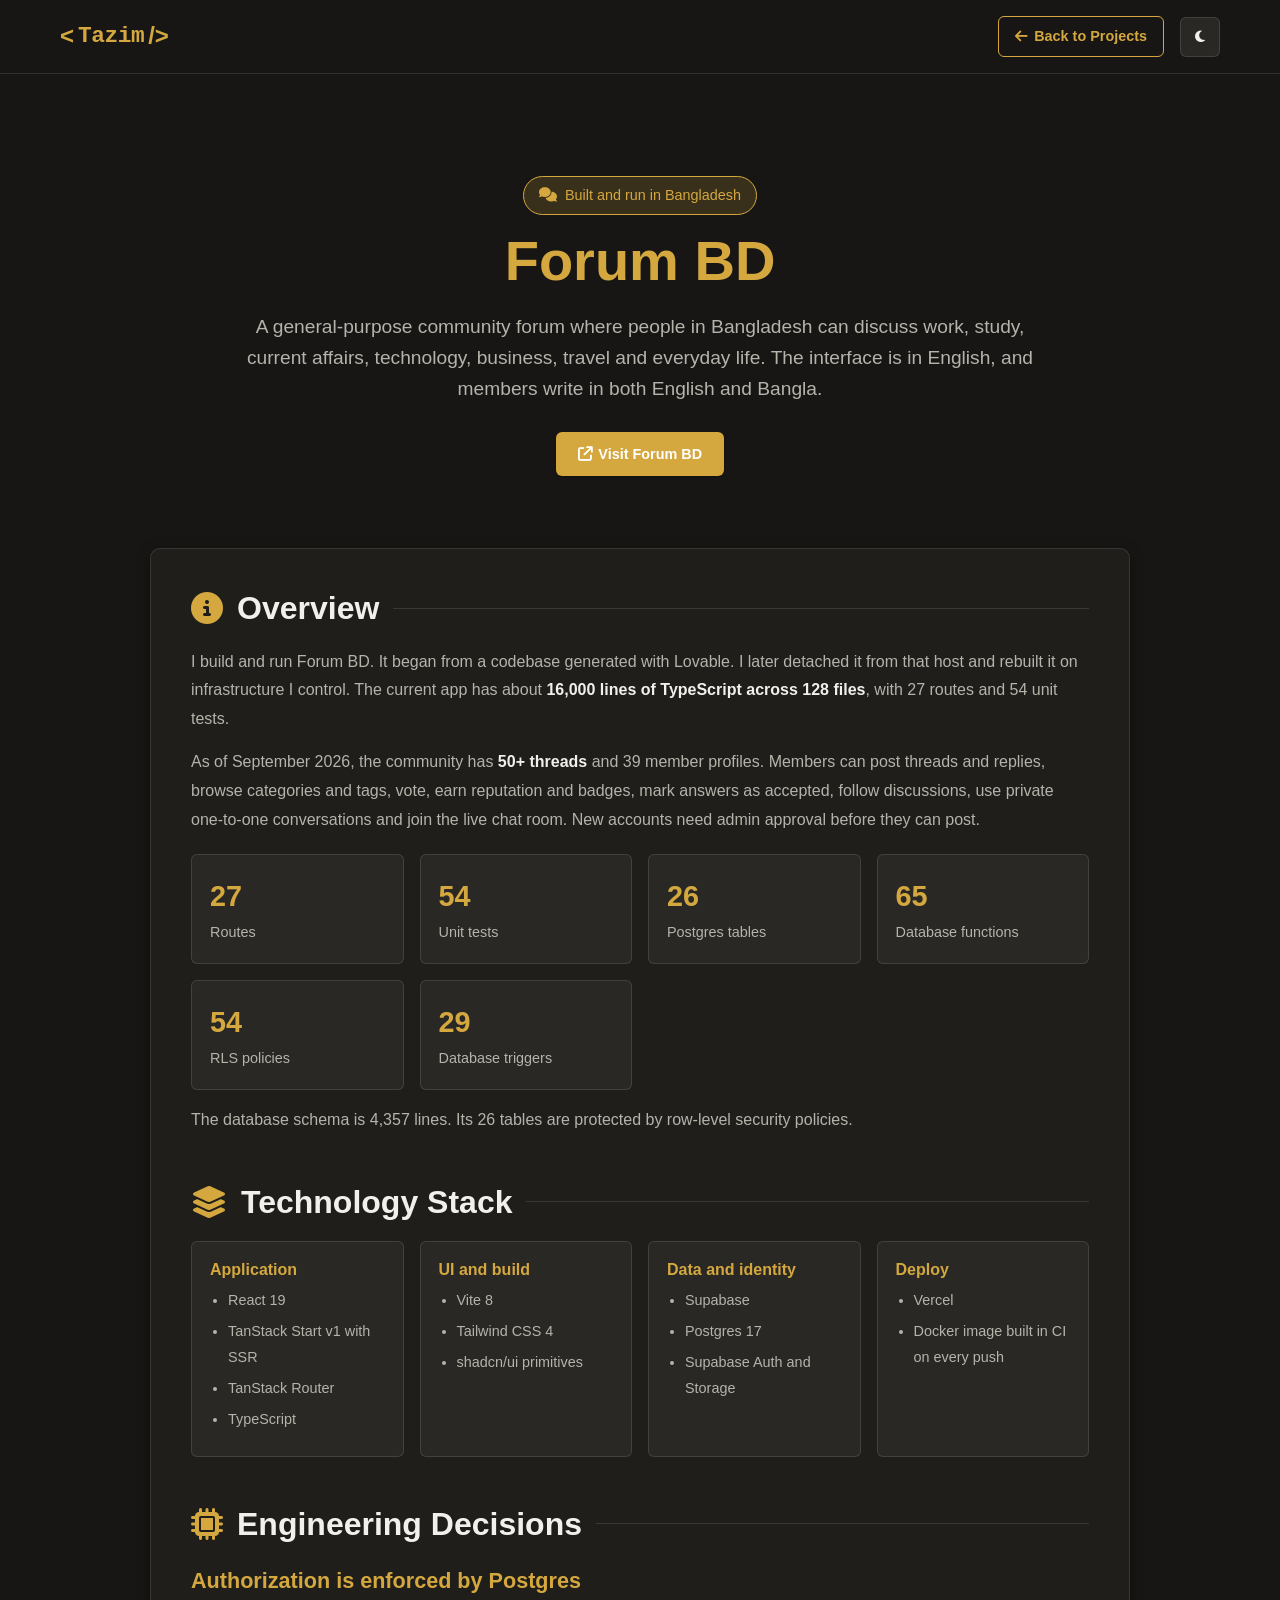
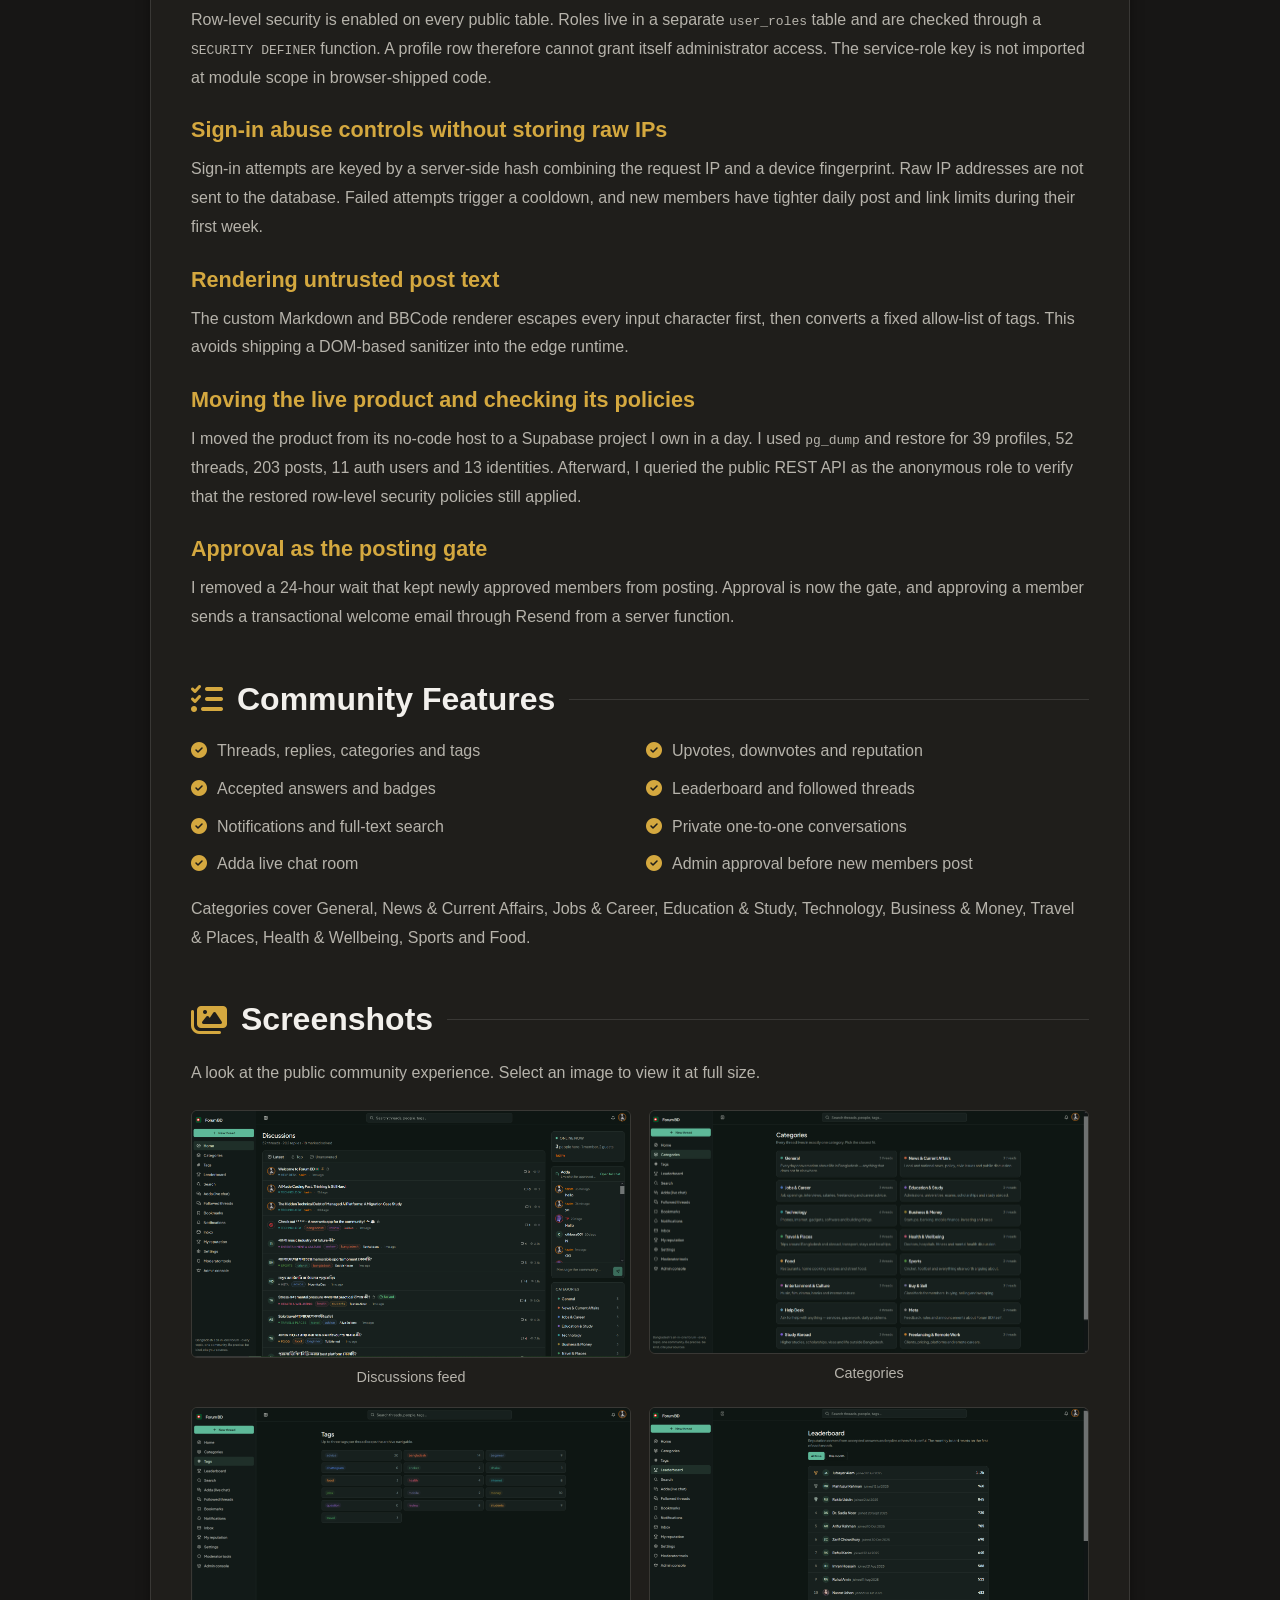
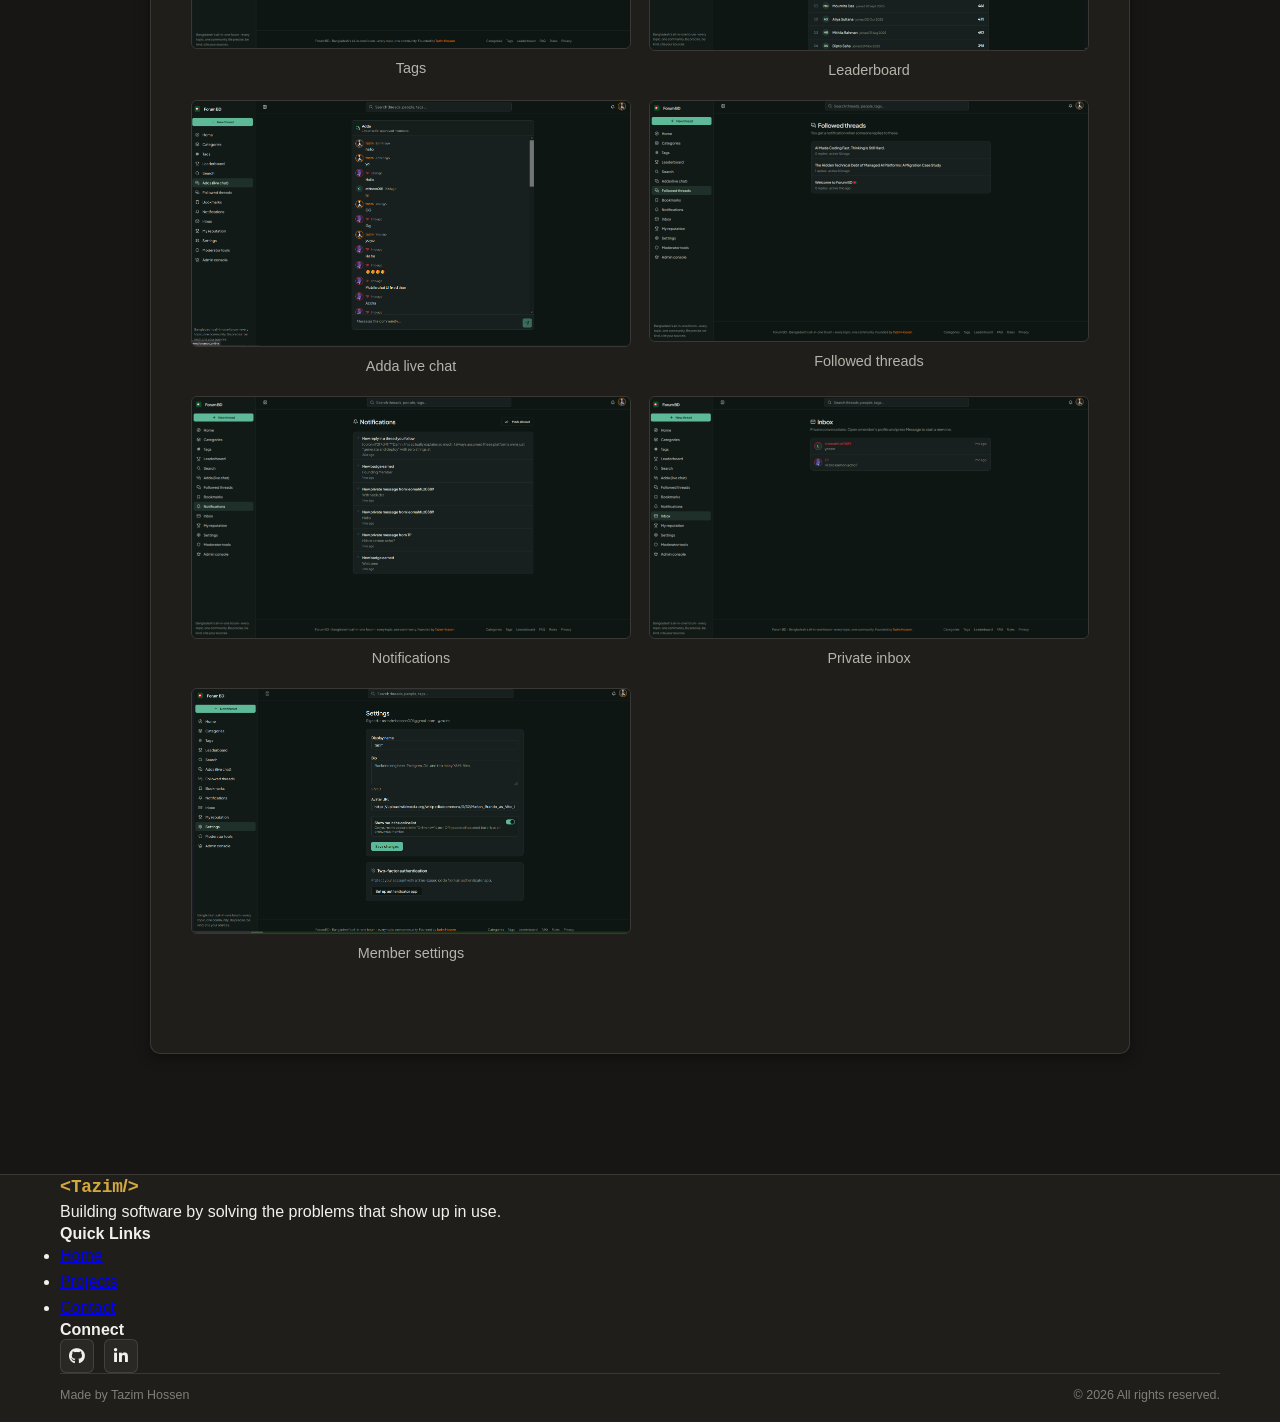
==== commit 616263a4: "Match project pages to homepage palette" ====
--- a/forumbd.html
+++ b/forumbd.html
@@ -17,16 +17,15 @@
   <link rel="stylesheet" href="https://cdnjs.cloudflare.com/ajax/libs/font-awesome/6.4.0/css/all.min.css">
   <link rel="stylesheet" href="css/style.css">
   <style>
-    :root { --project-accent: #36cfc9; }
     .doc-hero { padding: 120px 0 52px; text-align: center; }
-    .doc-hero h1 { font-size: 3.5rem; margin: 12px 0 18px; color: var(--project-accent); }
+    .doc-hero h1 { font-size: 3.5rem; margin: 12px 0 18px; color: var(--accent); }
     .doc-hero p { max-width: 820px; margin: 0 auto 28px; color: var(--text-secondary); font-size: 1.2rem; }
     .hero-buttons { justify-content: center; }
-    .project-badge { display:inline-flex; gap:8px; align-items:center; padding:7px 15px; border:1px solid rgba(54,207,201,.35); border-radius:99px; color:var(--project-accent); background:rgba(54,207,201,.08); font-size:.9rem; }
+    .project-badge { display:inline-flex; gap:8px; align-items:center; padding:7px 15px; border:1px solid var(--accent); border-radius:99px; color:var(--accent); background:var(--accent-soft); font-size:.9rem; }
     .doc-content { max-width: 980px; margin: 0 auto 64px; padding: 40px; background: var(--bg-card); border:1px solid var(--border-color); border-radius:var(--radius-lg); box-shadow:var(--shadow-md); }
     .doc-section { margin-bottom:48px; }
     .doc-section h2 { display:flex; align-items:center; gap:14px; margin-bottom:20px; font-size:2rem; color:var(--text-primary); }
-    .doc-section h2 i,.doc-section h3 { color:var(--project-accent); }
+    .doc-section h2 i,.doc-section h3 { color:var(--accent); }
     .doc-section h2::after { content:""; height:1px; flex:1; background:var(--border-color); }
     .doc-section h3 { margin:25px 0 12px; font-size:1.35rem; }
     .doc-section p,.doc-section li { color:var(--text-secondary); line-height:1.8; }
@@ -36,10 +35,10 @@
     .doc-section strong { color:var(--text-primary); }
     .tech-grid,.metric-grid { display:grid; grid-template-columns:repeat(auto-fit,minmax(180px,1fr)); gap:16px; margin-top:20px; }
     .tech-card,.metric-card { padding:18px; border-radius:var(--radius-md); border:1px solid var(--border-color); background:var(--bg-tertiary); }
-    .tech-card h4 { color:var(--project-accent); margin:0 0 9px; }
+    .tech-card h4 { color:var(--accent); margin:0 0 9px; }
     .tech-card ul { margin:0; padding-left:18px; }
     .tech-card li { font-size:.9rem; margin-bottom:5px; }
-    .metric-card strong { display:block; color:var(--project-accent); font-size:1.8rem; }
+    .metric-card strong { display:block; color:var(--accent); font-size:1.8rem; }
     .metric-card span { color:var(--text-secondary); font-size:.9rem; }
     .gallery { display:grid; grid-template-columns:repeat(2,minmax(0,1fr)); gap:18px; margin-top:22px; }
     .gallery figure { margin:0; }
@@ -48,7 +47,7 @@
     .gallery figcaption { padding-top:8px; text-align:center; color:var(--text-secondary); font-size:.9rem; }
     .feature-list-grid { display:grid; grid-template-columns:repeat(2,minmax(0,1fr)); gap:12px; }
     .feature-item { color:var(--text-secondary); display:flex; align-items:flex-start; gap:10px; }
-    .feature-item i { color:var(--project-accent); margin-top:4px; }
+    .feature-item i { color:var(--accent); margin-top:4px; }
     @media(max-width:768px) { .doc-hero h1{font-size:2.5rem}.doc-content{padding:22px}.gallery,.feature-list-grid{grid-template-columns:1fr} }
   </style>
 </head>
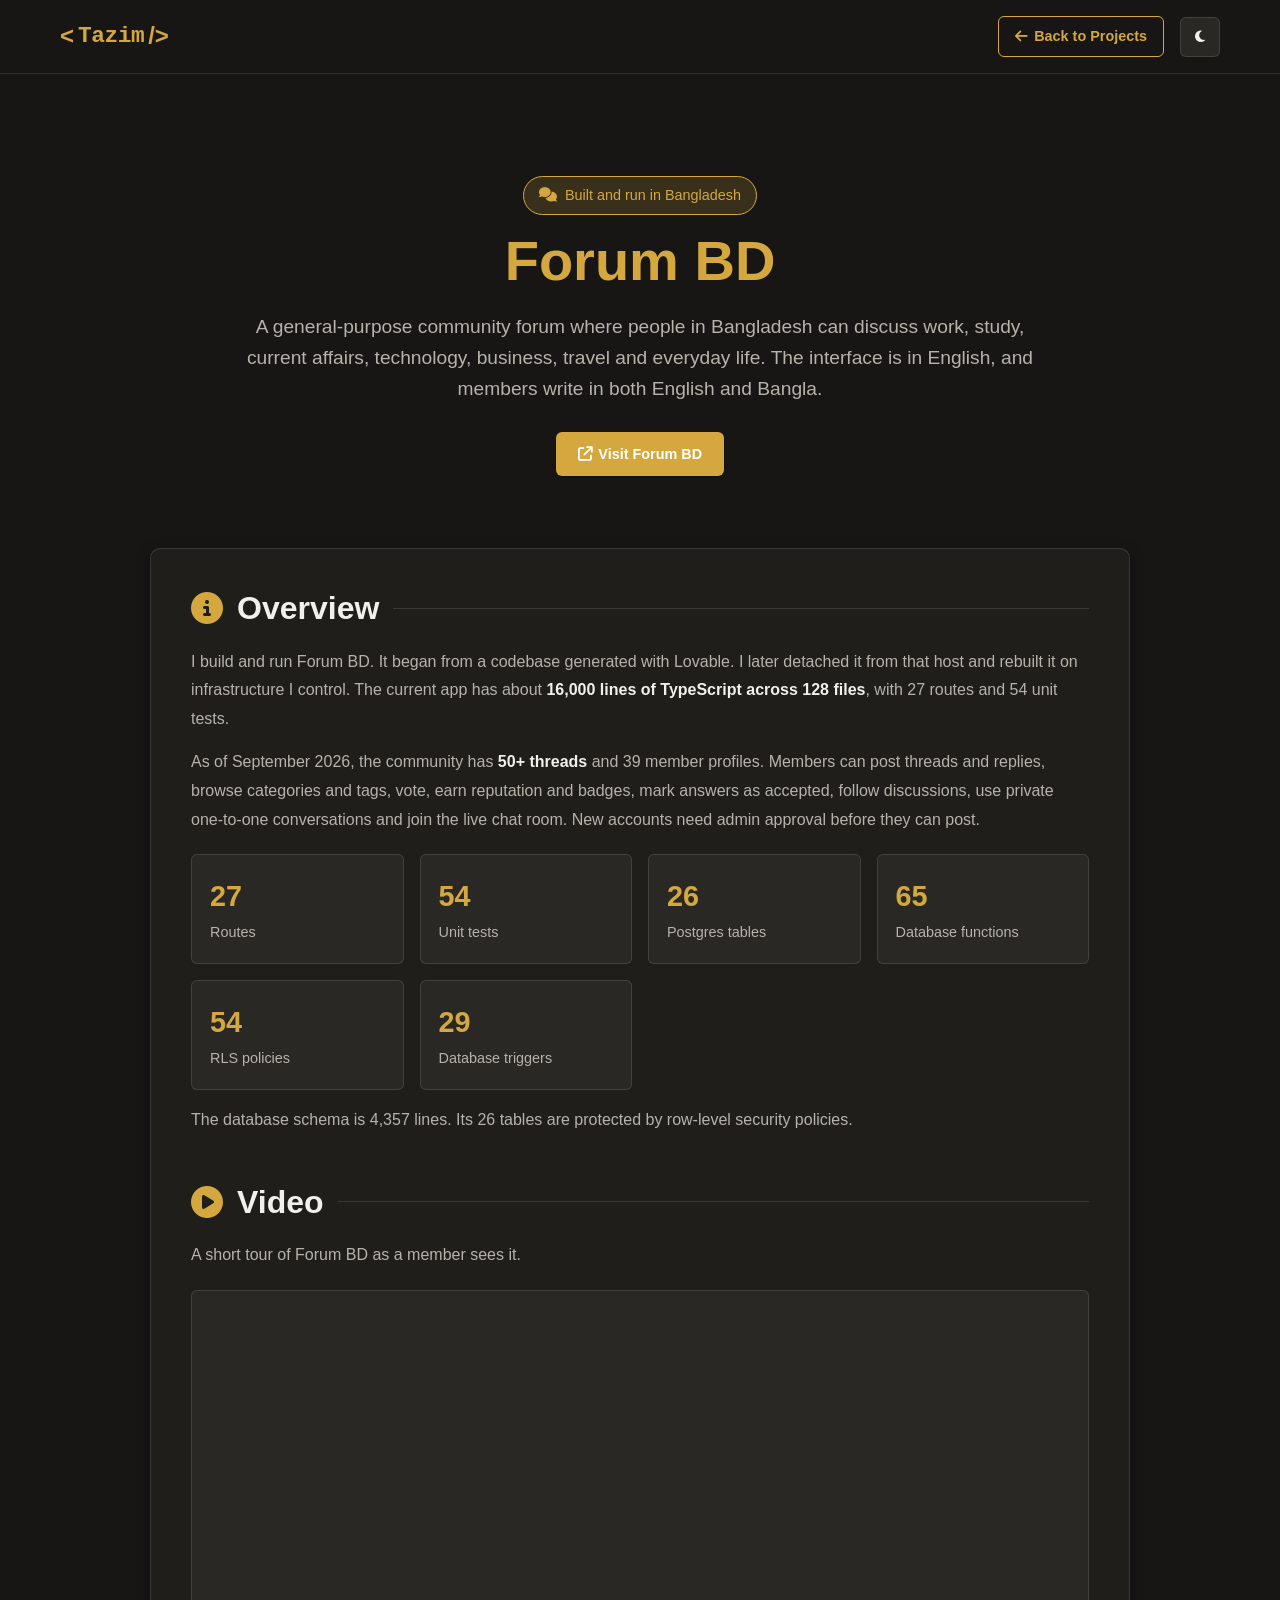
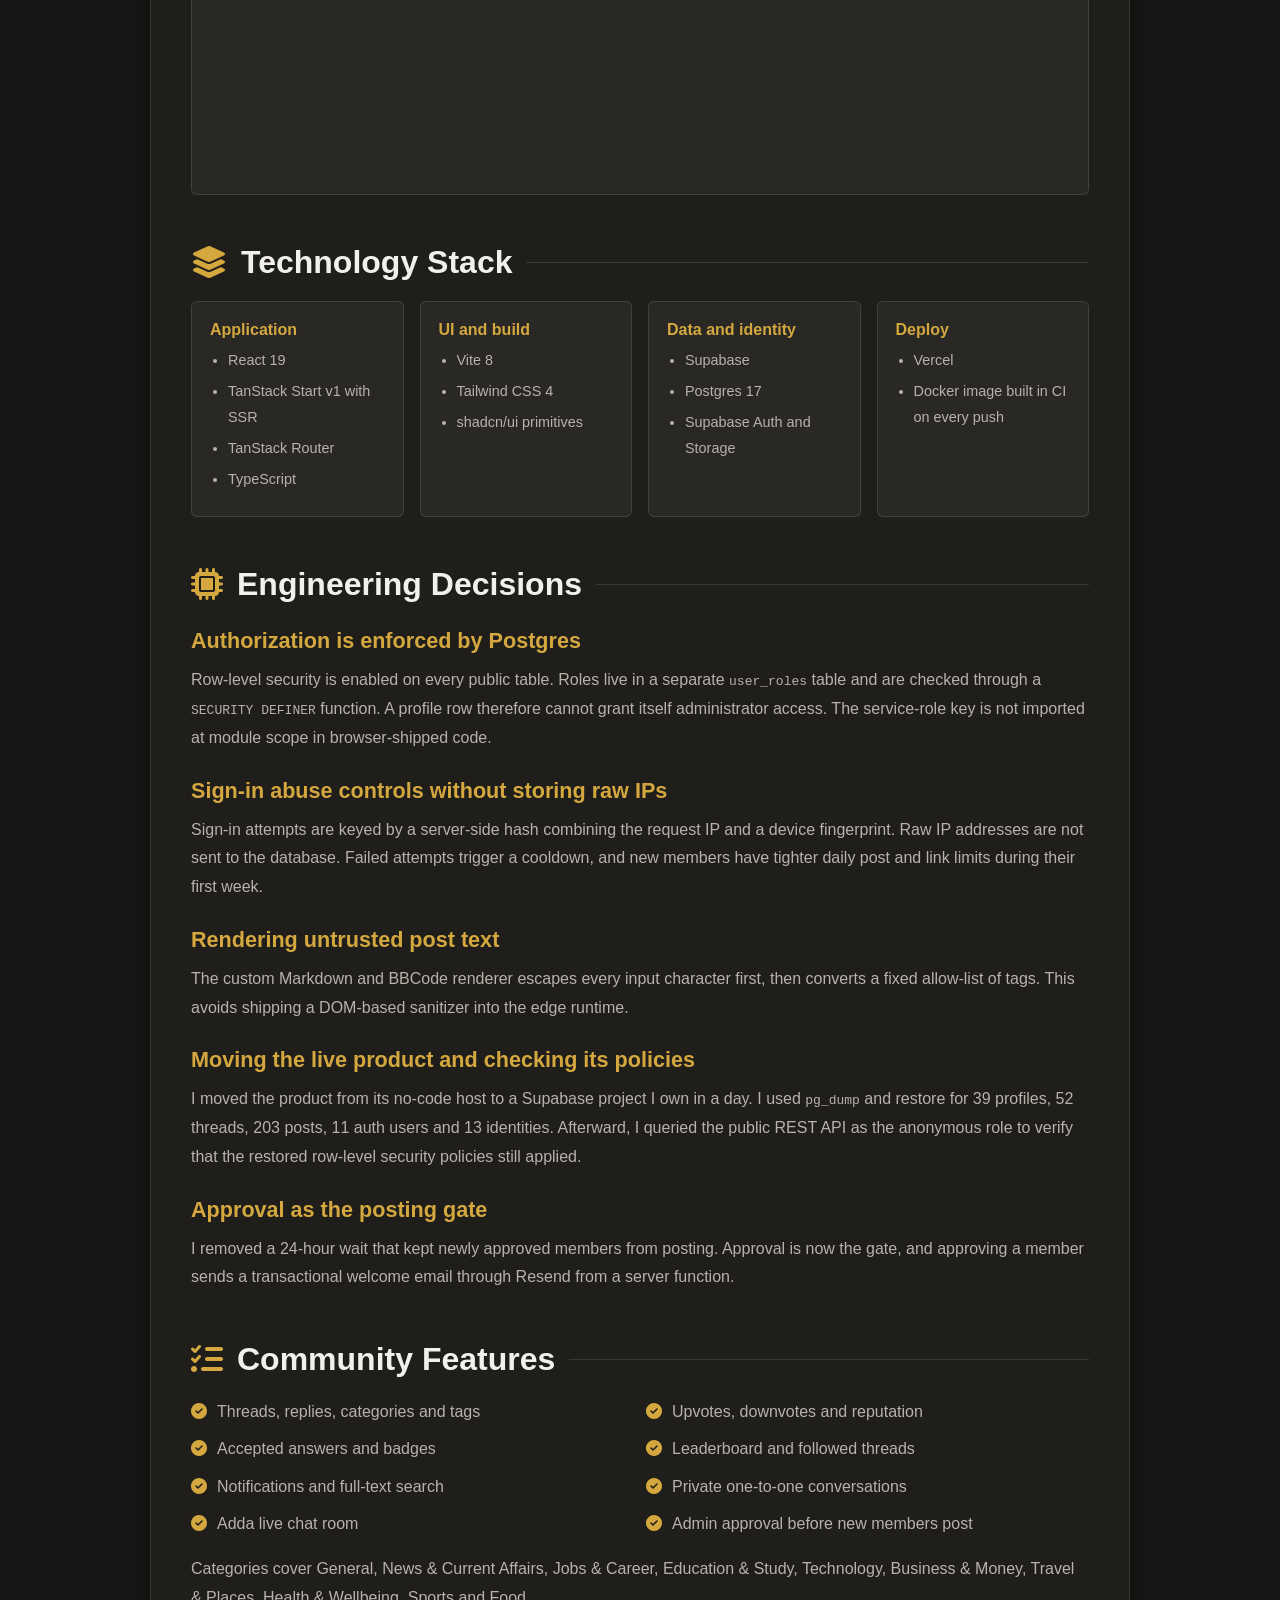
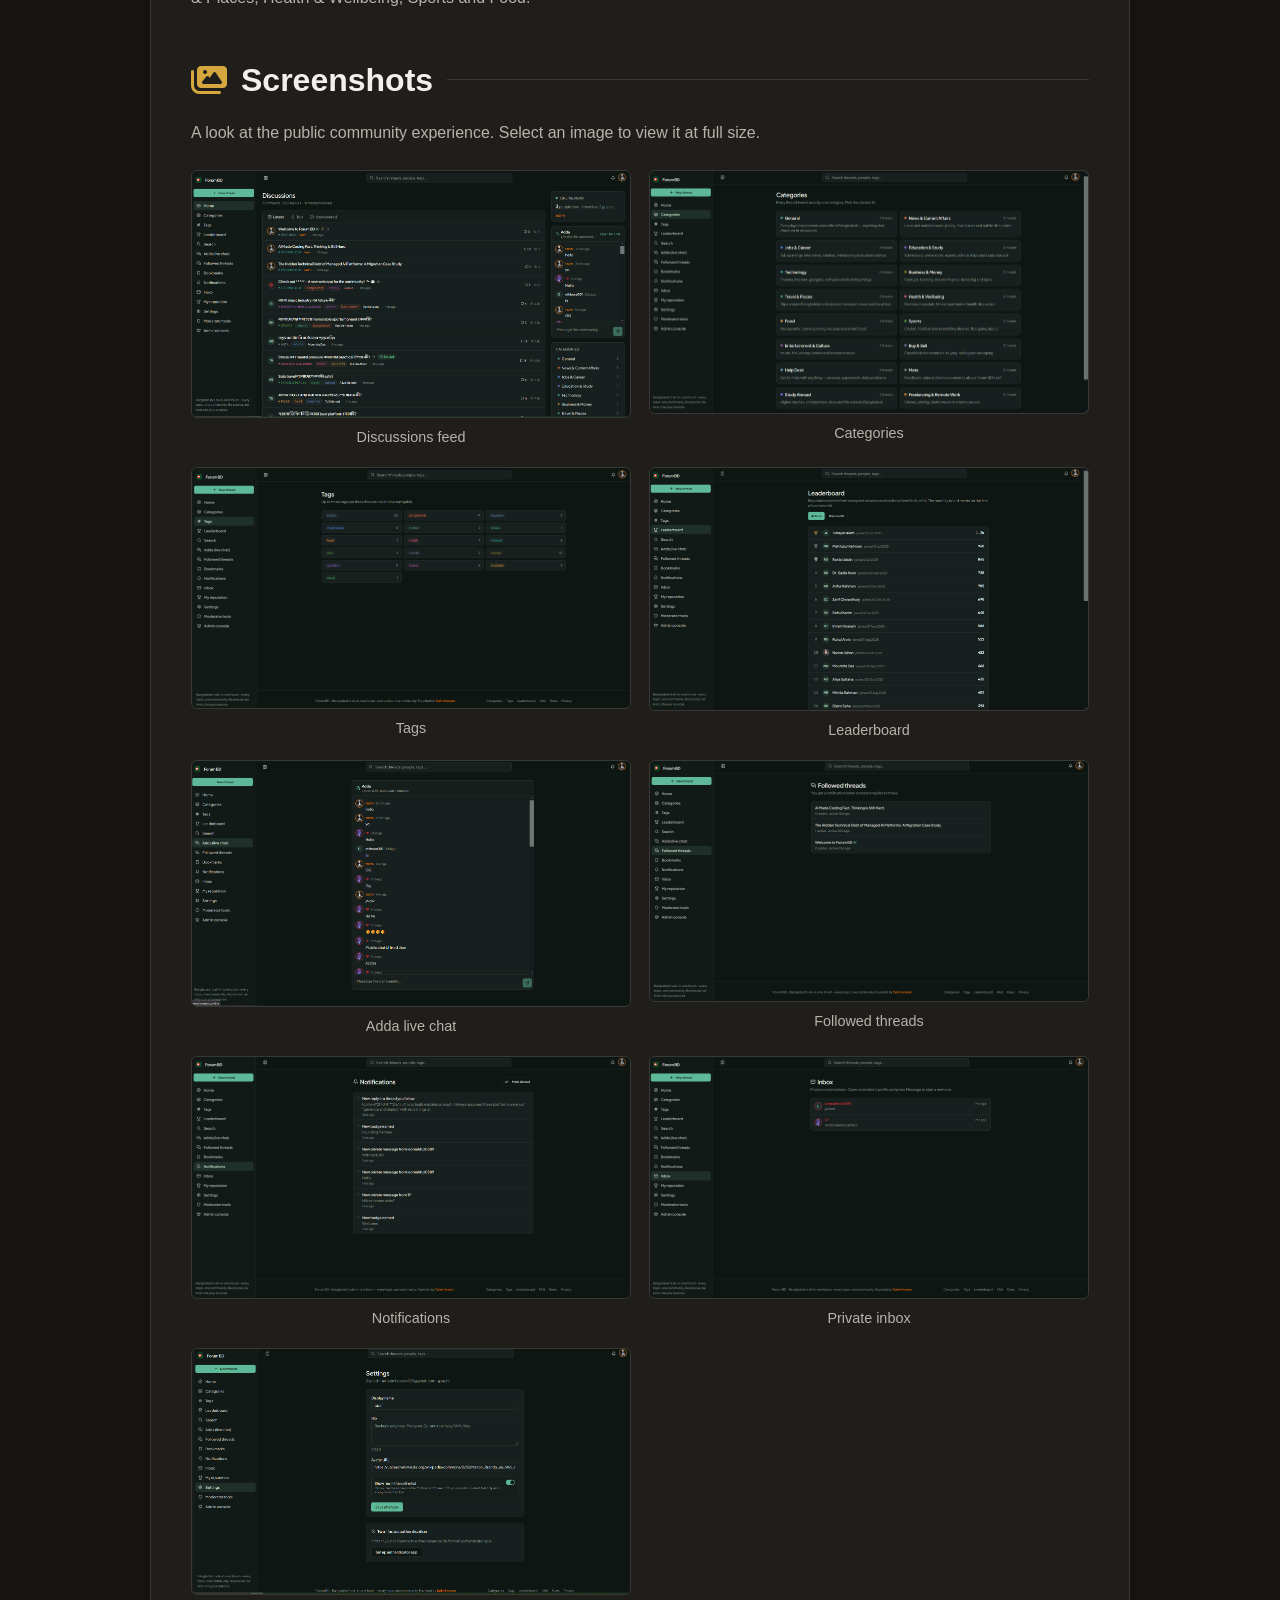
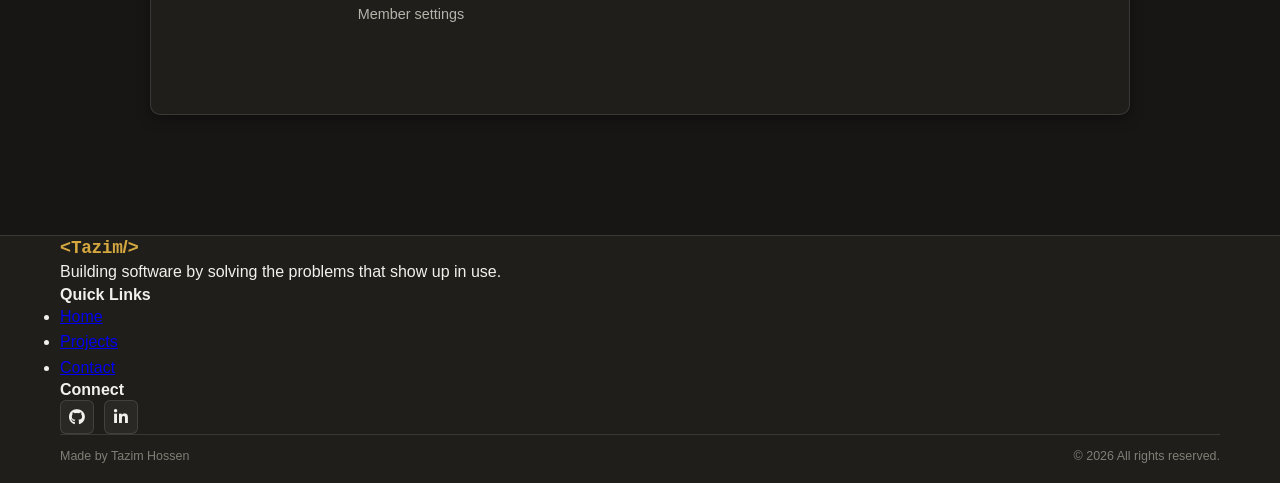
==== commit 2e4f721c: "Embed walkthrough videos on the texAi and Forum BD pages Screenshots alone don't show the hotkey flo" ====
--- a/forumbd.html
+++ b/forumbd.html
@@ -48,6 +48,8 @@
     .feature-list-grid { display:grid; grid-template-columns:repeat(2,minmax(0,1fr)); gap:12px; }
     .feature-item { color:var(--text-secondary); display:flex; align-items:flex-start; gap:10px; }
     .feature-item i { color:var(--accent); margin-top:4px; }
+    .video-frame { position:relative; aspect-ratio:16/9; margin-top:20px; overflow:hidden; border-radius:var(--radius-md); border:1px solid var(--border-color); background:var(--bg-tertiary); }
+    .video-frame iframe { position:absolute; inset:0; width:100%; height:100%; border:0; }
     @media(max-width:768px) { .doc-hero h1{font-size:2.5rem}.doc-content{padding:22px}.gallery,.feature-list-grid{grid-template-columns:1fr} }
   </style>
 </head>
@@ -78,6 +80,11 @@
           <div class="metric-card"><strong>29</strong><span>Database triggers</span></div>
         </div>
         <p style="margin-top:16px">The database schema is 4,357 lines. Its 26 tables are protected by row-level security policies.</p>
+      </section>
+      <section class="doc-section">
+        <h2><i class="fas fa-circle-play"></i> Video</h2>
+        <p>A short tour of Forum BD as a member sees it.</p>
+        <div class="video-frame"><iframe src="https://www.youtube-nocookie.com/embed/LepAkFR0S-0" title="Forum BD: Bangladesh&#39;s all-in-one community forum" loading="lazy" allow="accelerometer; clipboard-write; encrypted-media; gyroscope; picture-in-picture; web-share" referrerpolicy="strict-origin-when-cross-origin" allowfullscreen></iframe></div>
       </section>
       <section class="doc-section">
         <h2><i class="fas fa-layer-group"></i> Technology Stack</h2>
